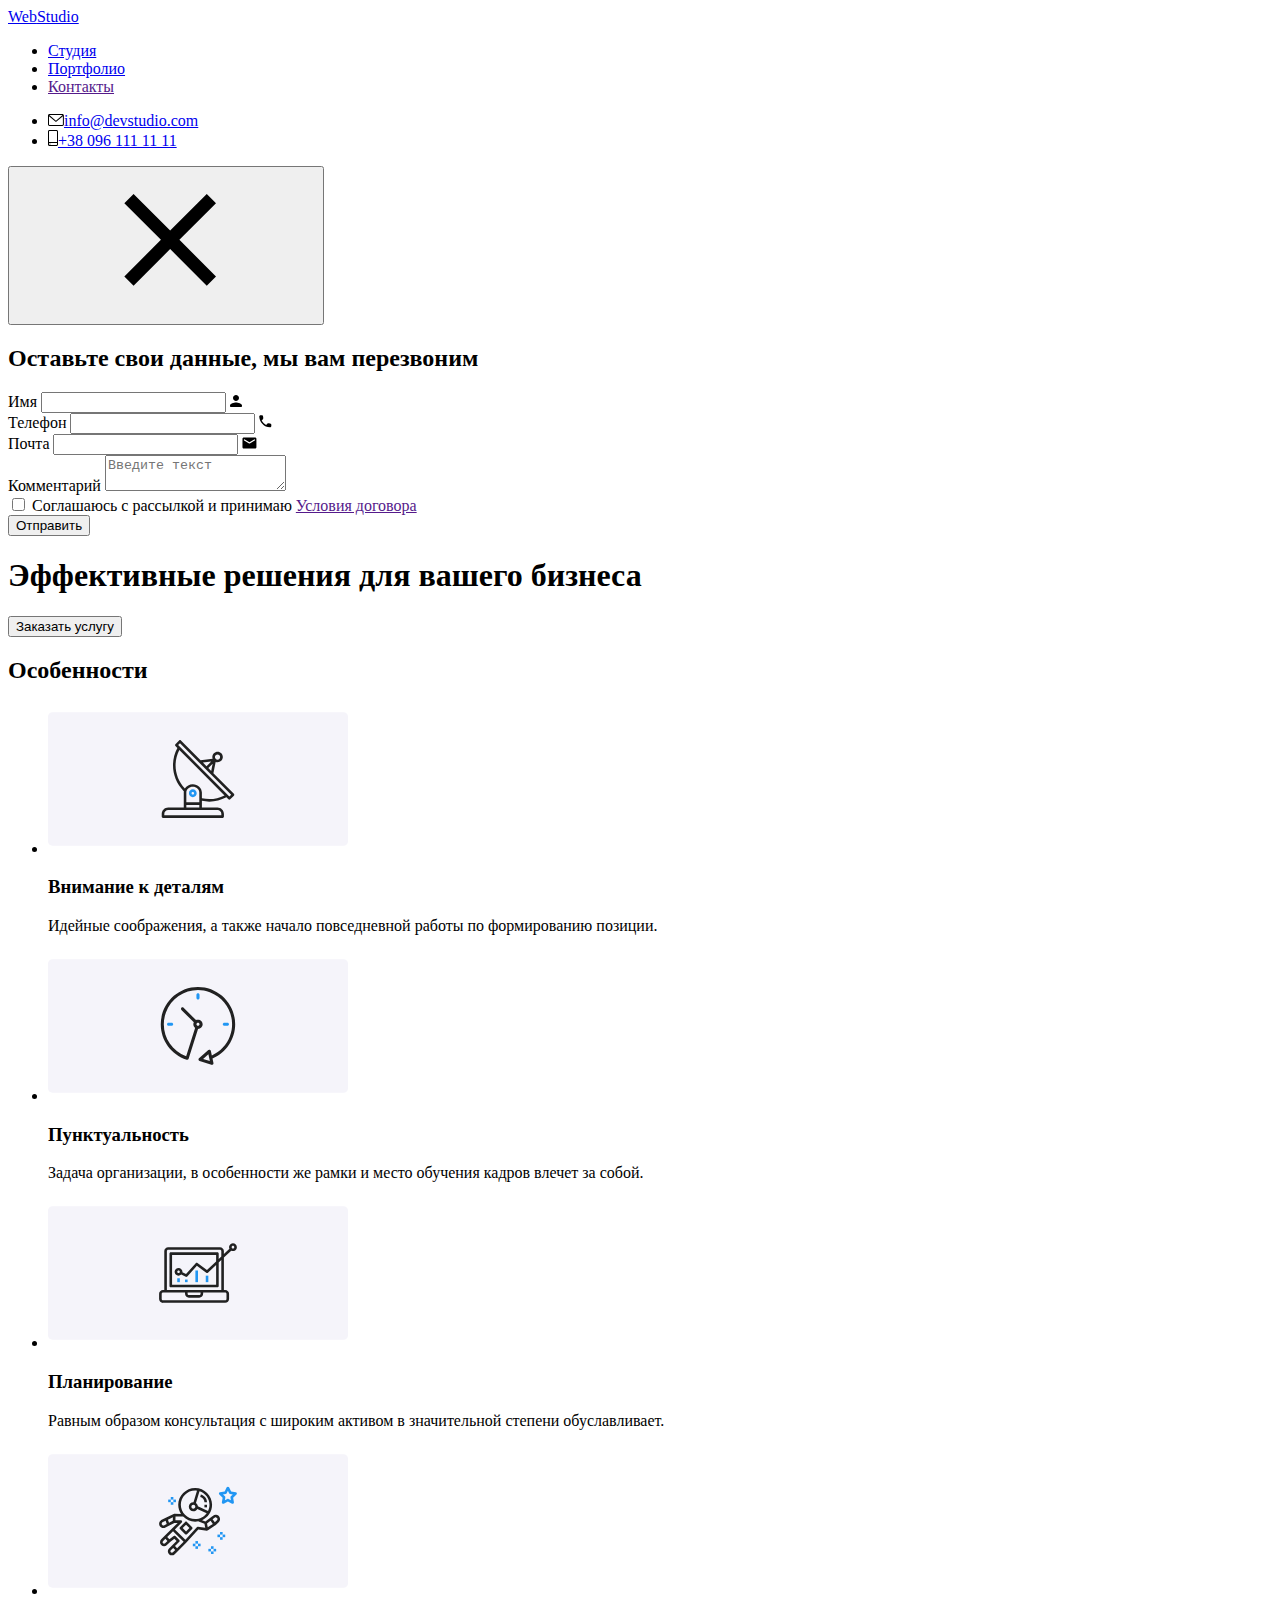
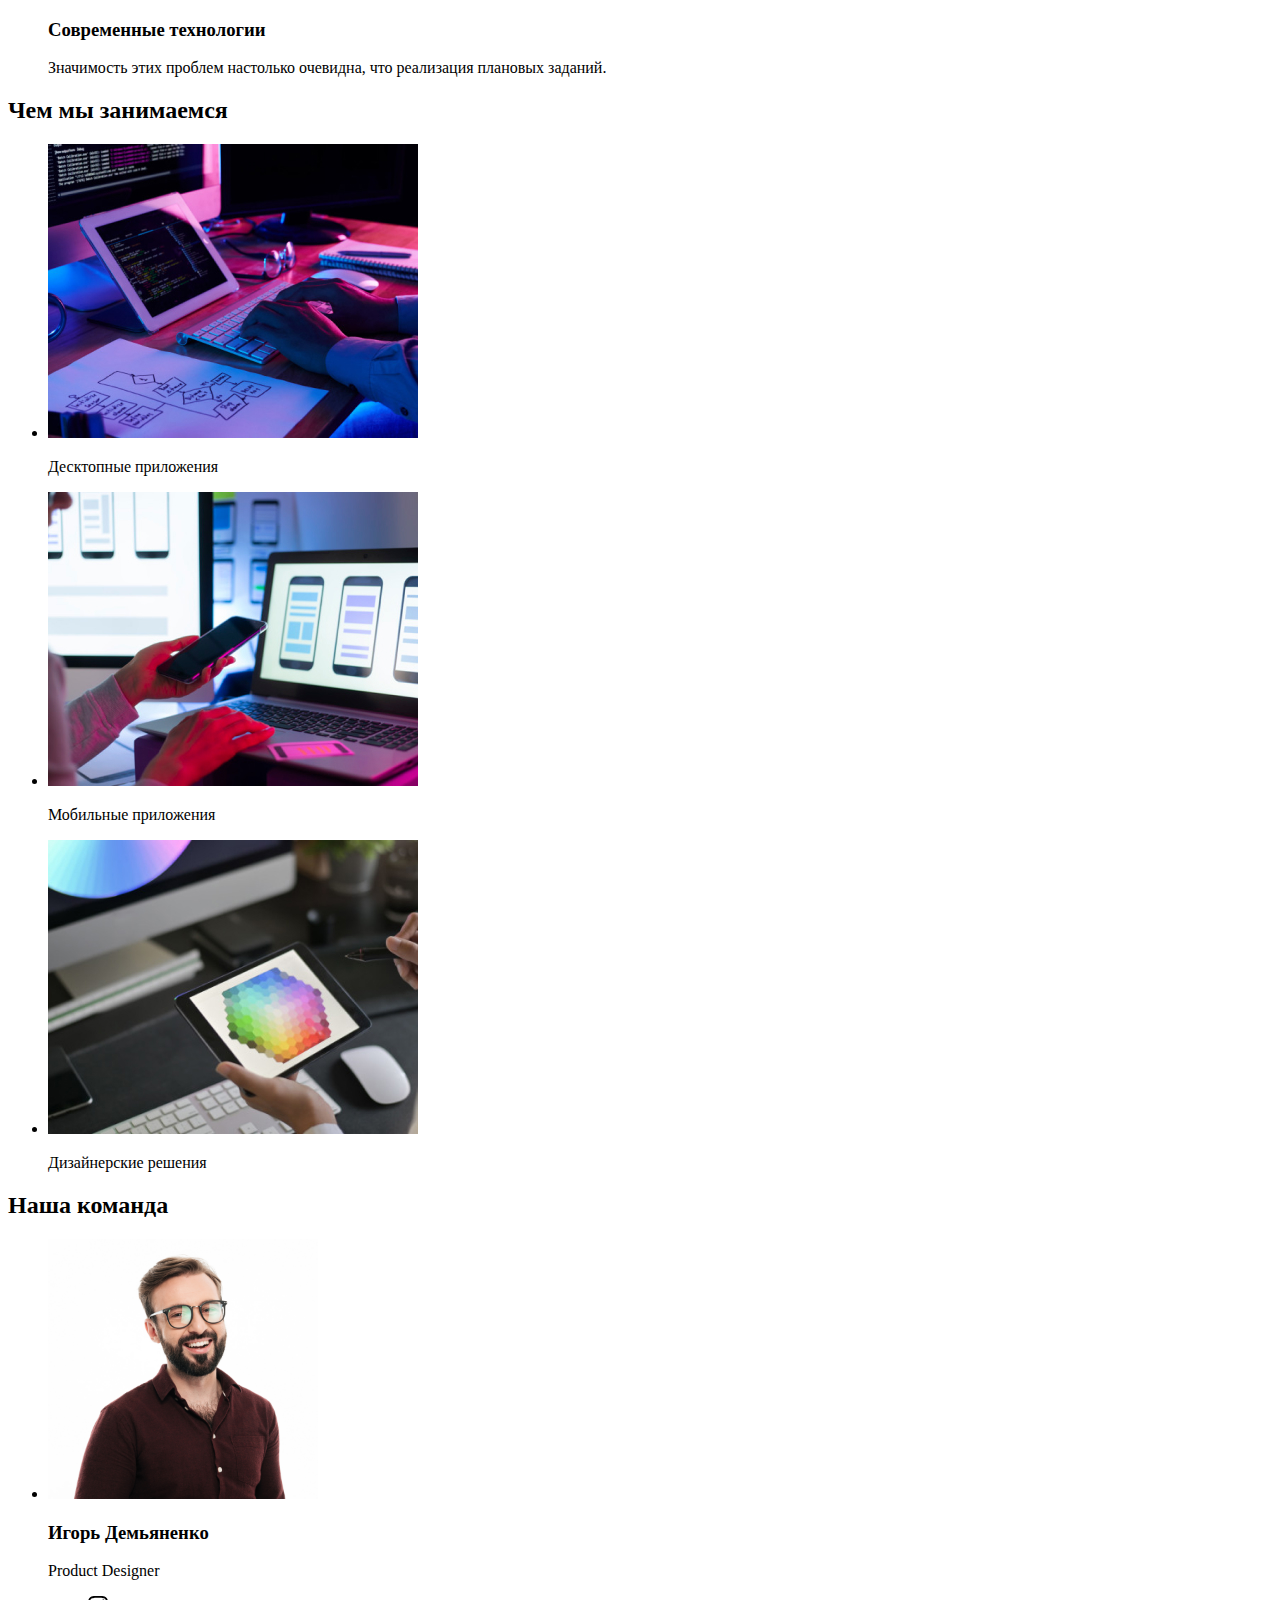
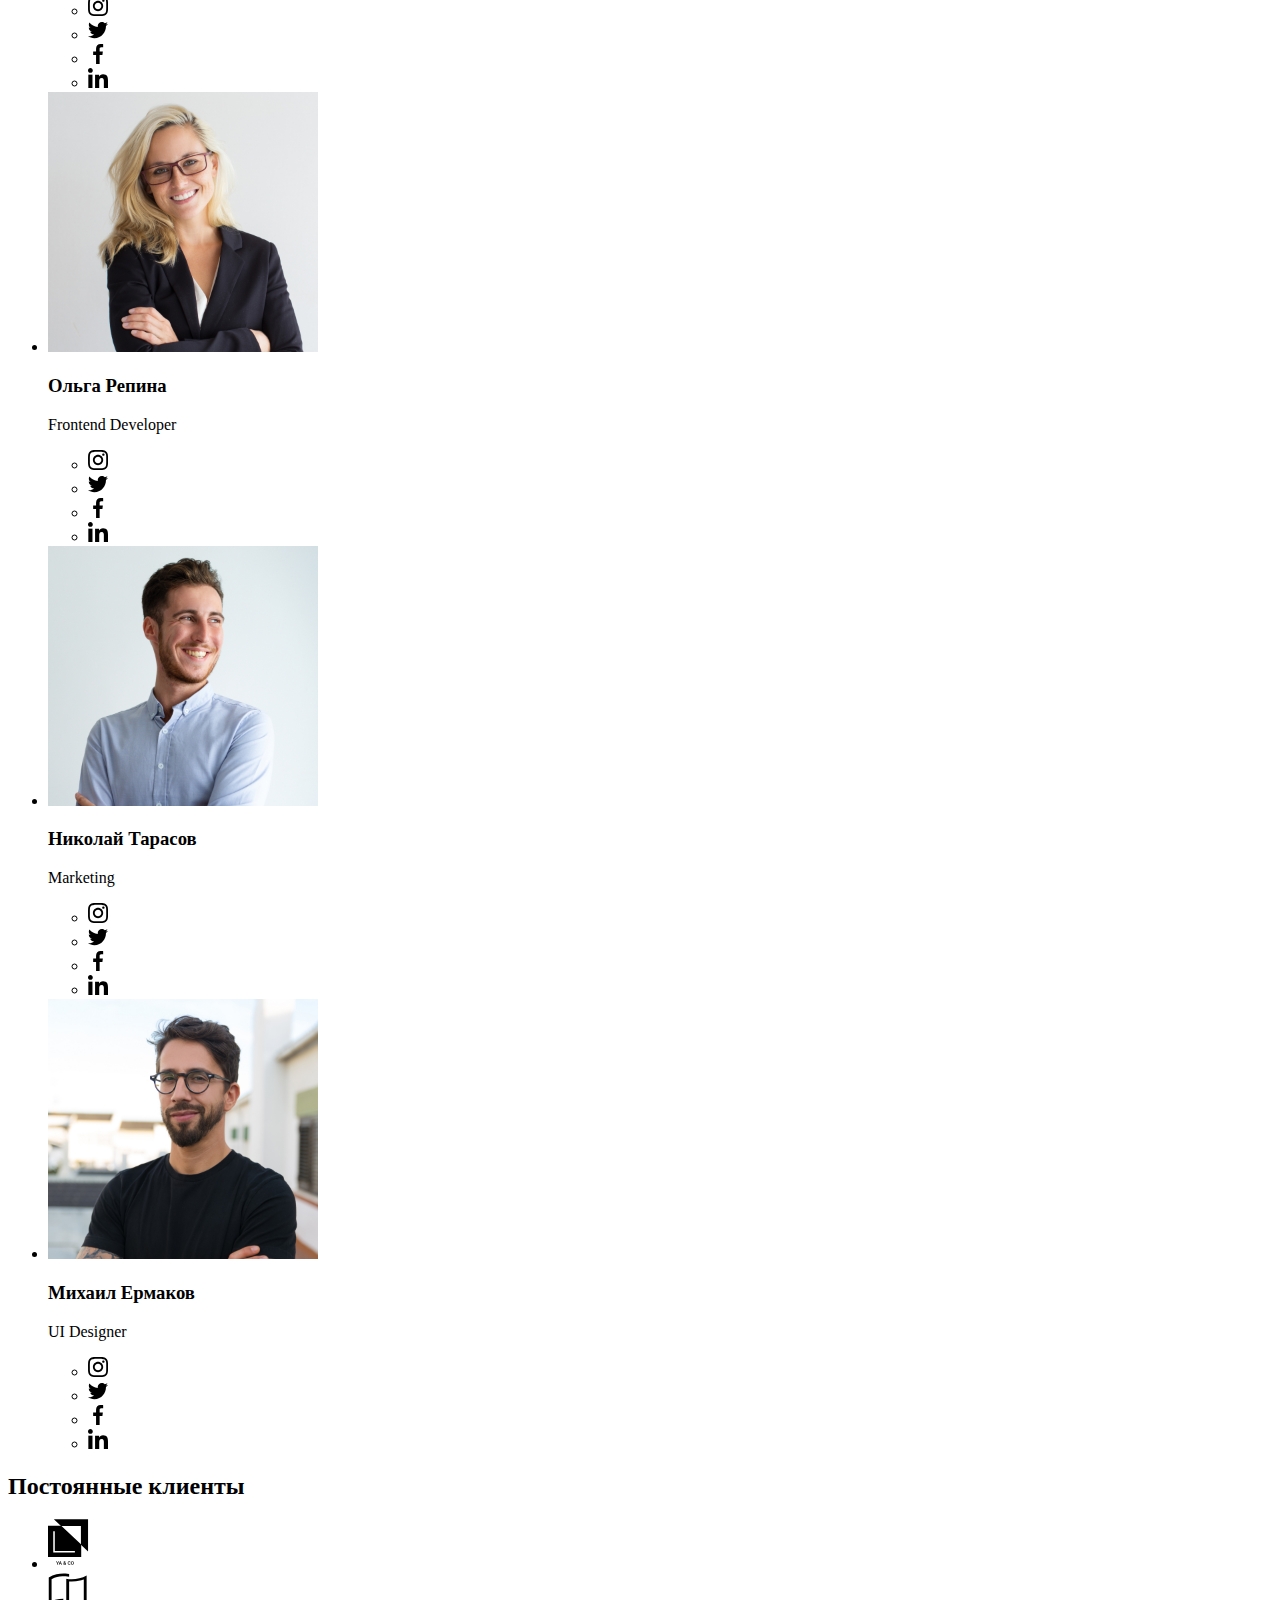
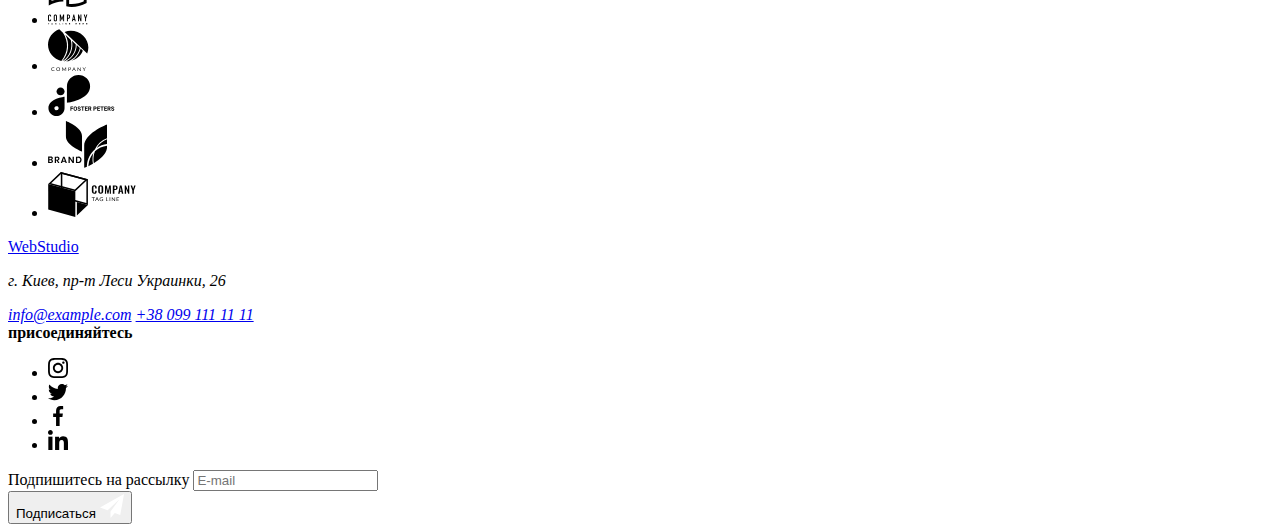
==== index.html @ 6205d4e9 "Переносит ДЗ в новый репозиторий" ====
<!DOCTYPE html>
<html lang="ru">

<head>
  <meta charset="UTF-8" />
  <meta name="viewport" content="width=device-width, initial-scale=1.0" />
  <title>Web Studio</title>
  <link href="https://fonts.googleapis.com/css2?family=Raleway:wght@700&family=Roboto:wght@400;500;700;900&display=swap"
    rel="stylesheet" />
  <link rel="stylesheet" href="./css/main.min.css" />
</head>

<body>
  <!-- шапка-страницы -->
  <header class="page-header">
    <div class="container top-line">
      <nav class="nav">
        <!-- логотип -->
        <a href="./index.html" class="link logo" aria-label="логотип"><span class="logo-custom">Web</span>Studio</a>

        <!-- навигация-сайта -->
        <ul class="site-nav list">
          <li class="item">
            <a href="./index.html" class="link current studio-page">Студия</a>
          </li>
          <li class="item">
            <a href="./portfolio.html" class="link link portfolio-page">Портфолио</a>
          </li>
          <li class=item">
            <a href="" class="link contacts-page">Контакты</a>
          </li>
        </ul>
      </nav>

      <!-- телефон-електроннаяпочта -->
      <ul class="header-contacts list">
        <li class="contacts-item">
          <a href="mailto:info@devstudio.com" class="link email">
            <svg class="icon" width="16" height="12">
              <use class="email-hover" href="./img/icomoon/sprite.svg#email-icon"></use>
            </svg>info@devstudio.com</a>
        </li>

        <li class="contacts-item">
          <a href="tel:+380961111111" class="link phone">
            <svg class="icon" width="10" height="16">
              <use href="./img/icomoon/sprite.svg#tel-icon"></use>
            </svg>+38 096 111 11 11</a>
        </li>
      </ul>
    </div>
  </header>

  <!-- ++++++++++МОДАЛКА++++++++++++ -->
  <div data-modal class="backdrop is-hidden">
    <div class="modal">
      <button type="button" class="cls-btn" data-modal-close>
        <svg>
          <use href="./img/modal/sprite.svg#cls-btn"></use>
        </svg>
      </button>

      <h2 class="form-title">Оставьте свои данные, мы вам перезвоним</h2>

      <!-- ФОРМА -->
      <form class="js-speaker-form">
        <div class="inputs">
          <div class="form-field">
            <label for="name">Имя</label>
            <input type="text" name="usr-name" id="name">
            <svg class="svg-modal" width="12" height="12">
              <use href="./img/modal/sprite.svg#name-modal"></use>
            </svg>
          </div>
          <div class="form-field">
            <label for="phone">Телефон</label>
            <input type="phone" name="phone" id="phone">
            <svg class="svg-modal" width="13" height="13">
              <use href="./img/modal/sprite.svg#phone-modal"></use>
            </svg>
          </div>
          <div class="form-field">
            <label for="mail">Почта</label>
            <input type="email" name="email" id="email">
            <svg class="svg-modal" width="15" height="12">
              <use href="./img/modal/sprite.svg#email-modal"></use>
            </svg>
          </div>
          <div class="form-field">
            <label for="comment">Комментарий</label>
            <textarea name="cooment" id="comment" rows placeholder="Введите текст"></textarea>
          </div>
        </div>

        <div class="agreement-form">
          <label class="agreement" for="agreement">
            <input type="checkbox" class="agreement-checkbox" name="agreement" id="agreement">
            <span class="checkbox-icon"></span>Соглашаюсь с рассылкой и принимаю <a href="">Условия договора</a>
          </label>
        </div>

        <button class="submit-btn">Отправить</button>
      </form>
    </div>
  </div>
  <main>

    <!-- секция-герой -->
    <section class="hero-section">
      <div class="hero-content">
        <h1 class="hero-title">Эффективные решения для вашего бизнеса</h1>

        <button type="button" class="button" data-modal-open>Заказать услугу</button>
      </div>
    </section>

    <!-- секция-особенности -->
    <section class="default-section features-section">
      <div class="container">
        <h2 class="features-title">Особенности</h2>

        <ul class="list features-list">
          <li class="features-item">
            <svg class="features-icon">
              <use href="./img/icomoon/sprite.svg#feature-1"></use>
            </svg>
            <h3>Внимание к деталям</h3>

            <p>
              Идейные соображения, а также начало повседневной работы по формированию позиции.
            </p>
          </li>

          <li class="features-item">
            <svg class="features-icon">
              <use href="./img/icomoon/sprite.svg#feature-2"></use>
            </svg>
            <h3>Пунктуальность</h3>

            <p>
              Задача организации, в особенности же рамки и место обучения кадров влечет за собой.
            </p>
          </li>

          <li class="features-item">
            <svg class="features-icon">
              <use href="./img/icomoon/sprite.svg#feature-3"></use>
            </svg>
            <h3>Планирование</h3>

            <p>
              Равным образом консультация с широким активом в значительной степени обуславливает.
            </p>
          </li>

          <li class="features-item">
            <svg class="features-icon">
              <use href="./img/icomoon/sprite.svg#feature-4"></use>
            </svg>
            <h3>Современные технологии</h3>

            <p>
              Значимость этих проблем настолько очевидна, что реализация плановых заданий.
            </p>
          </li>
        </ul>
      </div>
    </section>

    <!-- секция-чем-мы-занимаемся -->
    <section class="ourwork-section">
      <div class="container">
        <h2 class="default-title ourwork-title">Чем мы занимаемся</h2>
        <ul class="list ourwork-list">
          <li class="ourwork-item">
            <div class="img-label">
              <img class="card-image" src="./img/1.jpg" alt="картинка 1" width="370" />
              <div class="label">
                <p>Десктопные приложения</p>
              </div>
            </div>
          </li>

          <li class="ourwork-item">
            <div class="img-label">
              <img class="card-image" src="./img/2.jpg" alt="картинка 2" width="370" />
              <div class="label">
                <p>Мобильные приложения</p>
              </div>
            </div>
          </li>

          <li class="ourwork-item">
            <div class="img-label">
              <img class="card-image" src="./img/3.jpg" alt="картинка 2" width="370" />
              <div class="label">
                <p>Дизайнерские решения</p>
              </div>
            </div>
          </li>
        </ul>
      </div>
    </section>

    <!-- секция-наша-команда -->
    <section class="default-section ourteam-section">
      <div class="container">
        <h2 class="default-title ourteam-title">Наша команда</h2>

        <ul class="list ourteam-list">
          <li class="ourteam-item">
            <img class="card-image" src="./img/igor.jpg" alt="фото Игоря" width="270" />

            <div class="card">
              <h3>Игорь Демьяненко</h3>
              <p lang="en">Product Designer</p>
            </div>

            <ul class="list icon-list">
              <li class="icon-item">
                <a class="link icon-button instagram-icon" href="http://instagram.com" target="_blank">
                  <svg class="hover-logo" width="20" height="20">
                    <use href="./img/icomoon/sprite.svg#instagram-icon"></use>
                  </svg></a>
              </li>
              <li class="list icon-item">
                <a class="link icon-button twitter-icon" href="http://twitter.com" target="_blank">
                  <svg class="hover-logo" width="20" height="20">
                    <use href="./img/icomoon/sprite.svg#twitter-icon"></use>
                  </svg>
                </a>
              </li>
              <li class="list icon-item">
                <a class="link icon-button facebook-icon" href="http://facebook.com" target="_blank">
                  <svg class="hover-logo" width="20" height="20">
                    <use href="./img/icomoon/sprite.svg#facebook-icon"></use>
                  </svg>
                </a>
              </li>
              <li class="icon-item">
                <a class="link icon-button linkedin-icon" href="http://linkedin.com" target="_blank">
                  <svg class="hover-logo" width="20" height="20">
                    <use href="./img/icomoon/sprite.svg#linkedin-icon"></use>
                  </svg>
                </a>
              </li>
            </ul>
          </li>

          <li class="ourteam-item">
            <img class="card-image" src="./img/olga.jpg" alt="фото Ольги" width="270" />

            <div class="card">
              <h3>Ольга Репина</h3>
              <p lang="en">Frontend Developer</p>
            </div>

            <ul class="list icon-list">
              <li class="icon-item">
                <a class="link icon-button instagram-icon" href="http://instagram.com" target="_blank">
                  <svg class="hover-logo" width="20" height="20">
                    <use href="./img/icomoon/sprite.svg#instagram-icon"></use>
                  </svg>
                </a>
              </li>

              <li class="list icon-item">
                <a class="link icon-button twitter-icon" href="http://twitter.com" target="_blank">
                  <svg class="hover-logo" width="20" height="20">
                    <use href="./img/icomoon/sprite.svg#twitter-icon"></use>
                  </svg>
                </a>
              </li>

              <li class="icon-item">
                <a class="link icon-button facebook-icon" href="http://facebook.com" target="_blank">
                  <svg class="hover-logo" width="20" height="20">
                    <use href="./img/icomoon/sprite.svg#facebook-icon"></use>
                  </svg>
                </a>
              </li>

              <li class="icon-item">
                <a class="link icon-button linkedin-icon" href="http://linkedin.com" target="_blank">
                  <svg class="hover-logo" width="20" height="20">
                    <use href="./img/icomoon/sprite.svg#linkedin-icon"></use>
                  </svg>
                </a>
              </li>
            </ul>
          </li>

          <li class="ourteam-item">
            <img class="card-image" src="./img/nikolay.jpg" alt="фото Николая" width="270" />

            <div class="card">
              <h3>Николай Тарасов</h3>
              <p lang="en">Marketing</p>
            </div>

            <ul class="list icon-list">
              <li class="icon-item">
                <a class="link icon-button instagram-icon" href="http://instagram.com" target="_blank">
                  <svg class="hover-logo" width="20" height="20">
                    <use href="./img/icomoon/sprite.svg#instagram-icon"></use>
                  </svg>
                </a>
              </li>

              <li class="icon-item">
                <a class="link icon-button twitter-icon" href="http://twitter.com" target="_blank">
                  <svg class="hover-logo" width="20" height="20">
                    <use href="./img/icomoon/sprite.svg#twitter-icon"></use>
                  </svg>
                </a>
              </li>

              <li class="icon-item">
                <a class="link icon-button facebook-icon" href="http://facebook.com" target="_blank">
                  <svg class="hover-logo" width="20" height="20">
                    <use href="./img/icomoon/sprite.svg#facebook-icon"></use>
                  </svg></a>
              </li>

              <li class="icon-item">
                <a class="link icon-button linkedin-icon" href="http://linkedin.com" target="_blank">
                  <svg class="hover-logo" width="20" height="20">
                    <use href="./img/icomoon/sprite.svg#linkedin-icon"></use>
                  </svg>
                </a>
              </li>
            </ul>
          </li>

          <li class="ourteam-item">
            <img class="card-image" src="./img/mihail.jpg" alt="фото Михаила" width="270" />

            <div class="card">
              <h3>Михаил Ермаков</h3>
              <p lang="en">UI Designer</p>
            </div>

            <ul class="list icon-list">
              <li class="icon-item">
                <a class="link icon-button instagram-icon" href="http://instagram.com" target="_blank">
                  <svg class="hover-logo" width="20" height="20">
                    <use href="./img/icomoon/sprite.svg#instagram-icon"></use>
                  </svg>
                </a>
              </li>

              <li class="icon-item">
                <a class="link icon-button twitter-icon" href="http://twitter.com" target="_blank">
                  <svg class="hover-logo" width="20" height="20">
                    <use href="./img/icomoon/sprite.svg#twitter-icon"></use>
                  </svg>
                </a>
              </li>

              <li class="icon-item">
                <a class="link icon-button facebook-icon" href="http://facebook.com" target="_blank">
                  <svg class="hover-logo" width="20" height="20">
                    <use href="./img/icomoon/sprite.svg#facebook-icon"></use>
                  </svg>
                </a>
              </li>

              <li class="icon-item">
                <a class="link icon-button linkedin-icon" href="http://linkedin.com" target="_blank">
                  <svg class="hover-logo" width="20" height="20">
                    <use href="./img/icomoon/sprite.svg#linkedin-icon"></use>
                  </svg>
                </a>
              </li>
            </ul>
          </li>
        </ul>
      </div>
    </section>

    <!-- секция-постоянные-клиенты -->
    <section class="default-section clients-section">
      <div class="container">
        <h2 class="default-title clients-title">Постоянные клиенты</h2>

        <ul class="list clients-list">
          <li class="clients-item">
            <a class="link clients-logo" href="">
              <svg class="icon" width="44.27" height="49.23">
                <use href="./img/icomoon/sprite.svg#client-logo-1"></use>
              </svg>
            </a>
          </li>
          <li class="clients-item">
            <a class="link clients-logo" href="">
              <svg class="icon" width="40" height="52">
                <use href="./img/icomoon/sprite.svg#client-logo-2"></use>
              </svg>
            </a>
          </li>
          <li class="clients-item">
            <a class="link clients-logo" href="">
              <svg class="icon" width="41" height="42.6">
                <use href="./img/icomoon/sprite.svg#client-logo-3"></use>
              </svg>
            </a>
          </li>
          <li class="clients-item">
            <a class="link clients-logo" href="">
              <svg class="icon" width="79.66" height="42.02">
                <use href="./img/icomoon/sprite.svg#client-logo-4"></use>
              </svg>
            </a>
          </li>
          <li class="clients-item">
            <a class="link clients-logo" href="">
              <svg class="icon" width="59" height="47">
                <use href="./img/icomoon/sprite.svg#client-logo-5"></use>
              </svg>
            </a>
          </li>
          <li class="clients-item">
            <a class="link clients-logo" href="">
              <svg class="icon" width="88.48" height="45.44">
                <use href="./img/icomoon/sprite.svg#client-logo-6"></use>
              </svg>
            </a>
          </li>
        </ul>
      </div>
    </section>
  </main>

  <!-- подвал-страницы -->
  <footer class="footer">
    <div class="container">
      <!-- Секция Адрес -->
      <section class="footer-adress">
        <a href="./index.html" class="link logo-footer"><span class="logo-custom">Web</span>Studio</a>

        <address class="adress-footer">
          <p>г. Киев, пр-т Леси Украинки, 26</p>

          <a href="mailto:info@example.com" class="link email">info@example.com</a>

          <a href="tel:+380991111111" class="link phone">+38 099 111 11 11</a>
        </address>
      </section>

      <!-- Секция соцсетей -->
      <section class="footer-socials">
        <b>присоединяйтесь</b>

        <ul class="list socials-list">
          <li class="socials-item">
            <a class="link socials-button" href="http://instagram.com" target="_blank">
              <svg class="hover-logo" width="20" height="20">
                <use href="./img/icomoon/sprite.svg#instagram-icon"></use>
              </svg>
            </a>
          </li>

          <li class="socials-item">
            <a class="link socials-button" href="http://twitter.com" target="_blank">
              <svg class="hover-logo" width="20" height="20">
                <use href="./img/icomoon/sprite.svg#twitter-icon"></use>
              </svg>
            </a>
          </li>

          <li class="socials-item">
            <a class="link socials-button" href="http://facebook.com" target="_blank">
              <svg class="hover-logo" width="20" height="20">
                <use href="./img/icomoon/sprite.svg#facebook-icon"></use>
              </svg>
            </a>
          </li>

          <li class="socials-item">
            <a class="link socials-button" href="http://linkedin.com" target="_blank">
              <svg class="hover-logo" width="20" height="20">
                <use href="./img/icomoon/sprite.svg#linkedin-icon"></use>
              </svg>
            </a>
          </li>
        </ul>
      </section>

      <!-- Секция подписки -->
      <section class="footer-subscribe">
        <form class="footer-form">
          <div class="form-subscribe">
            <label for="email-subcsribe" class="subscribe-title">Подпишитесь на рассылку</label>
            <input class="email-subscribe" type="email" name="email-subcsribe" id="email-subcsribe"
              placeholder="E-mail">
          </div>
          <button type="submit" class="btn-subscribe">Подписаться
            <svg class="telegram-svg" width="24" height="24">
              <use href="./img/telegram/sprite.svg#telegram-icon"></use>
            </svg>
          </button>
        </form>
      </section>
    </div>
  </footer>
  <script>
    (() => {
      document.querySelector('.js-speaker-form').addEventListener('submit', e => {
        e.preventDefault();

        new FormData(e.currentTarget).forEach((value, name) =>
          console.log(`${name}: ${value}`),
        );

        e.currentTarget.reset();
      });
    })();
  </script>
  <script src="./js/modal.js"></script>
</body>

</html>
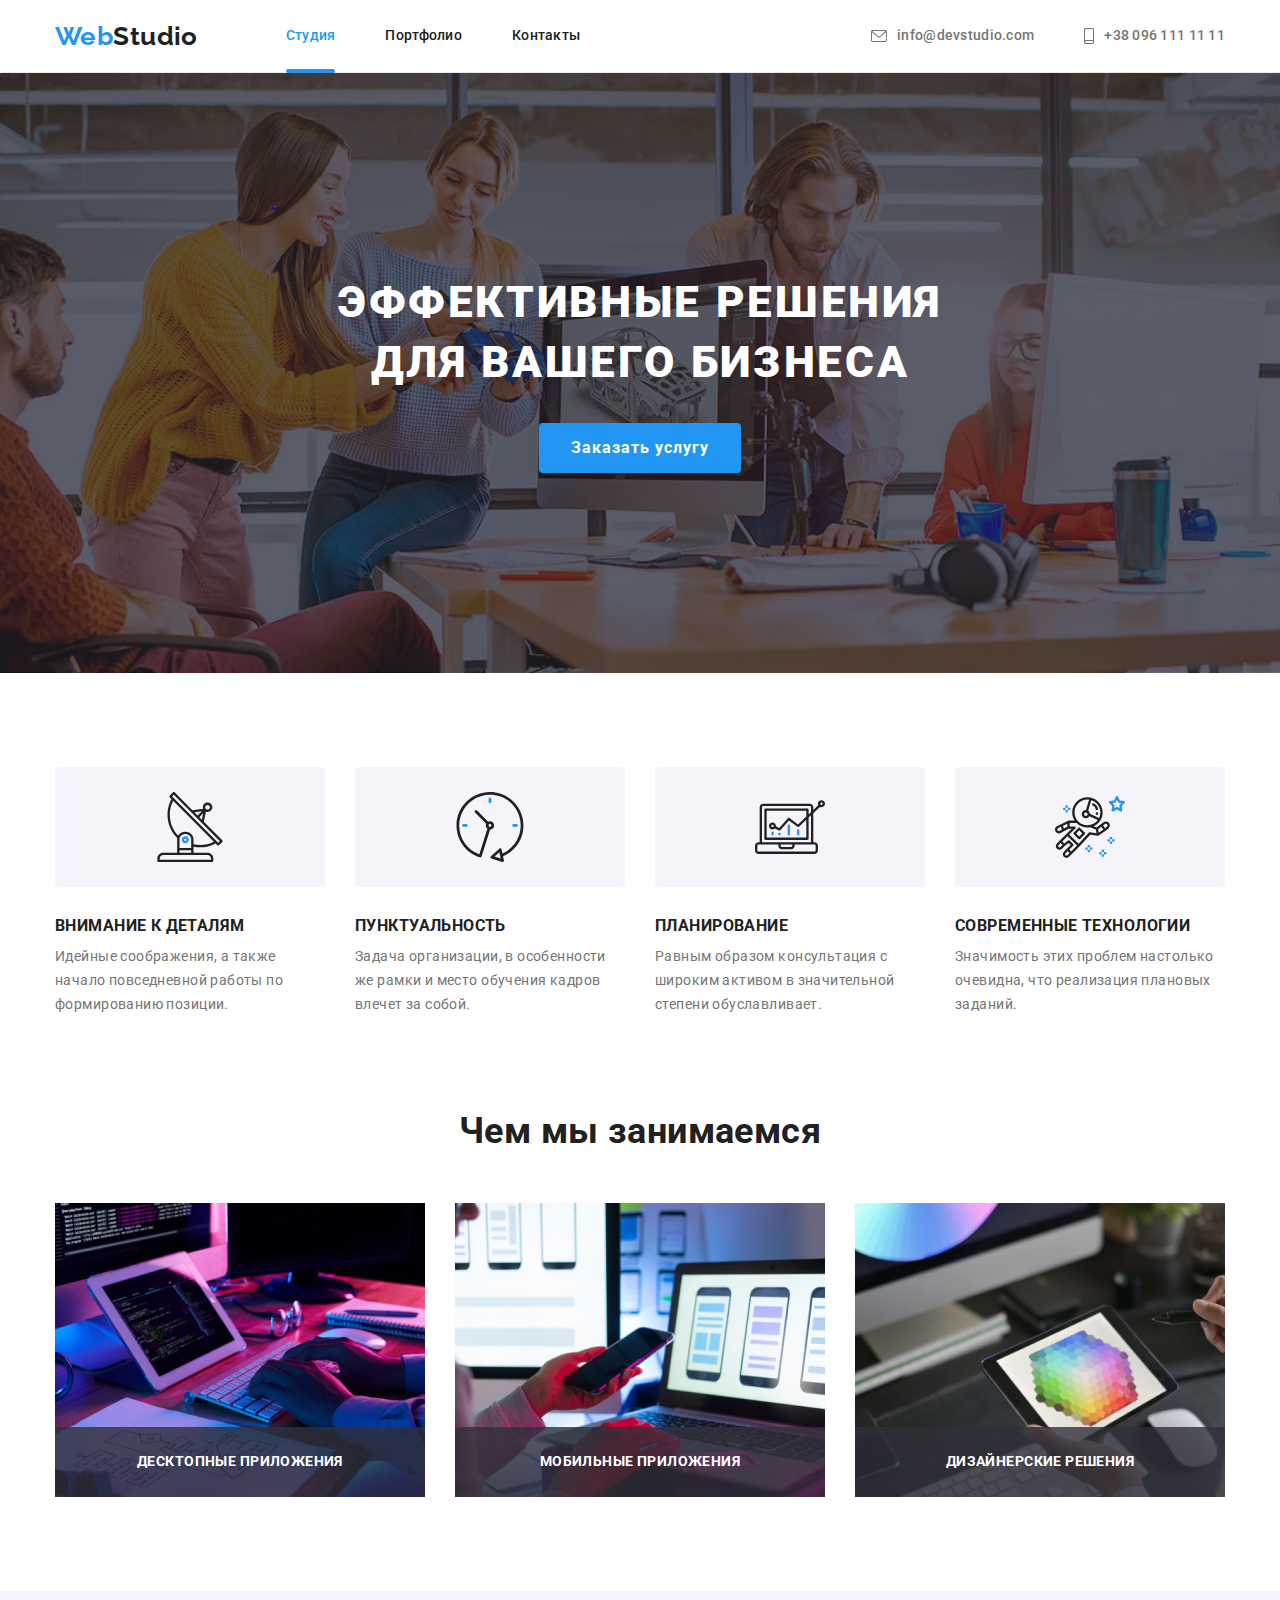
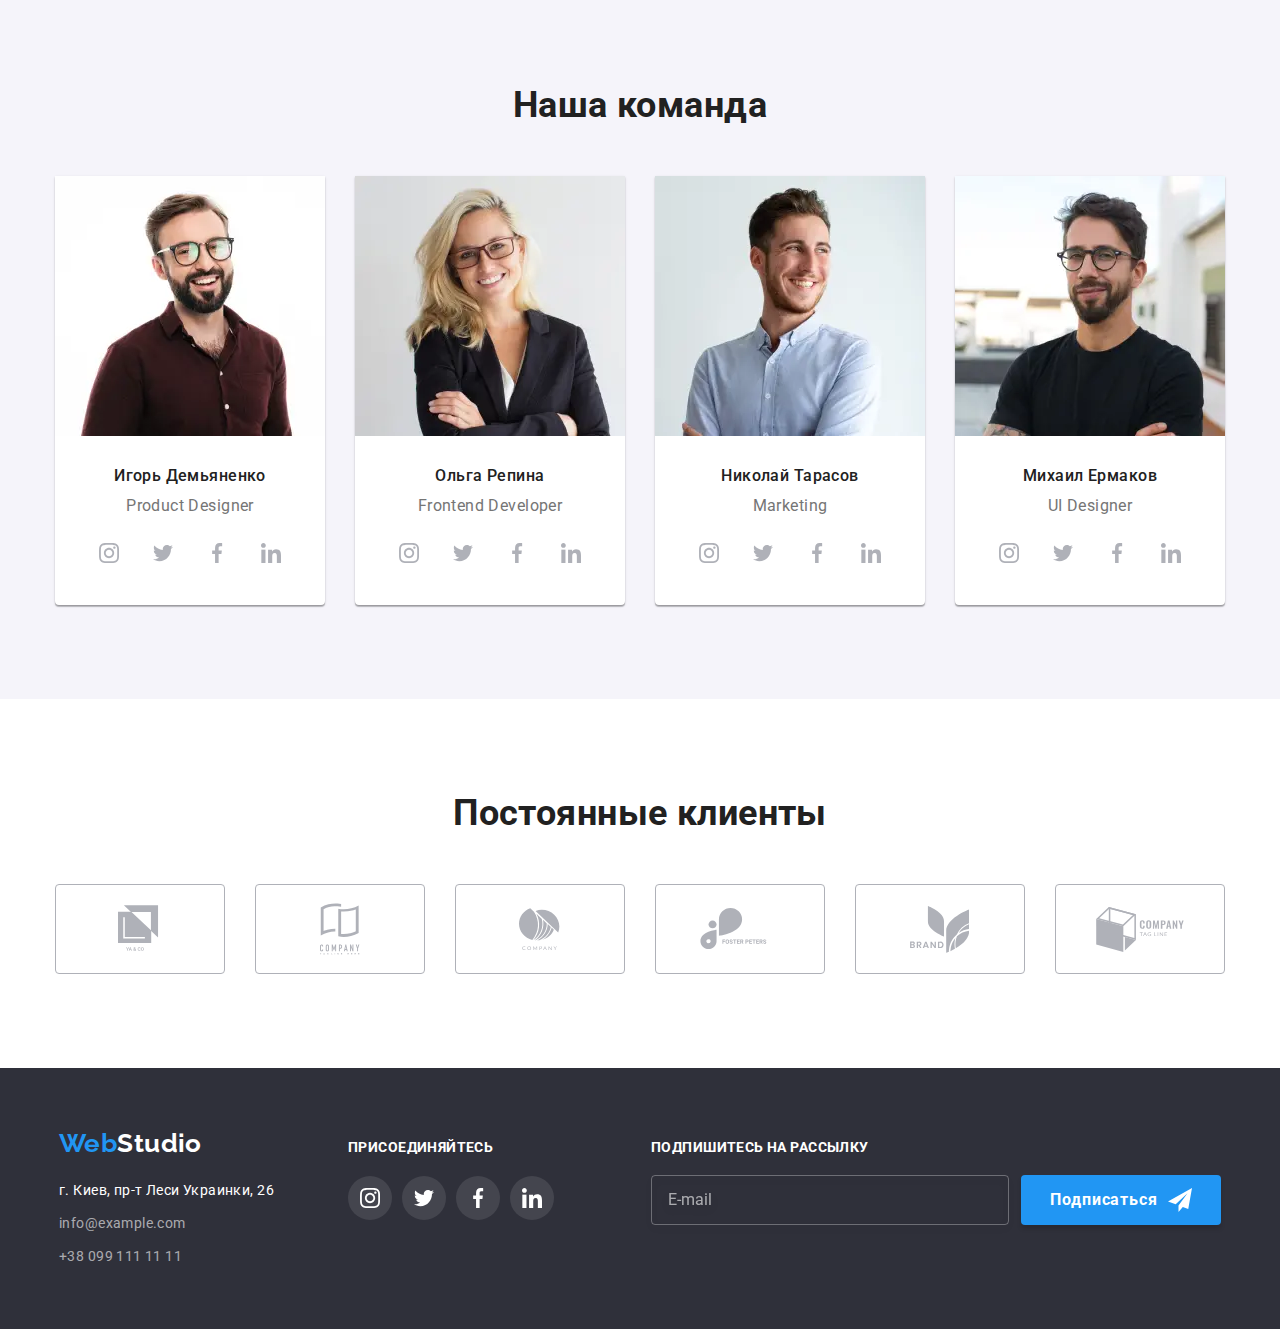
==== commit 856a9977: "Пытается сдать ДЗ-8" ====
--- a/index.html
+++ b/index.html
@@ -14,12 +14,47 @@
   <!-- шапка-страницы -->
   <header class="page-header">
     <div class="container top-line">
-      <nav class="nav">
+      <nav class="navigation">
         <!-- логотип -->
         <a href="./index.html" class="link logo" aria-label="логотип"><span class="logo-custom">Web</span>Studio</a>
-
+        <button type="button" class="menu-btn is-open" aria-expanded="false" aria-controls="menu-container"
+          data-menu-button>
+          <svg width="40" height="40" aria-label="Переключатель мобильного меню">
+            <use class="icon-menu" href="./img/menu/sprite.svg#menu_40px"></use>
+            <use class="icon-cross" href="./img/modal/sprite.svg#cls-btn"></use>
+          </svg>
+        </button>
+        <div class="menu-container" id="menu-container" data-menu>
+          <ul class="site-nav list">
+            <li class="item">
+              <a href="./index.html" class="link current studio-page">Студия</a>
+            </li>
+            <li class="item">
+              <a href="./portfolio.html" class="link link portfolio-page">Портфолио</a>
+            </li>
+            <li class=item">
+              <a href="" class="link contacts-page">Контакты</a>
+            </li>
+          </ul>
+
+          <ul class="header-contacts list">
+            <li class="contacts-item">
+              <a href="mailto:info@devstudio.com" class="link email">
+                <svg class="icon" width="16" height="12">
+                  <use class="email-hover" href="./img/icomoon/sprite.svg#email-icon"></use>
+                </svg>info@devstudio.com</a>
+            </li>
+
+            <li class="contacts-item">
+              <a href="tel:+380961111111" class="link phone">
+                <svg class="icon" width="10" height="16">
+                  <use href="./img/icomoon/sprite.svg#tel-icon"></use>
+                </svg>+38 096 111 11 11</a>
+            </li>
+          </ul>
+        </div>
         <!-- навигация-сайта -->
-        <ul class="site-nav list">
+        <!-- <ul class="site-nav list">
           <li class="item">
             <a href="./index.html" class="link current studio-page">Студия</a>
           </li>
@@ -29,11 +64,11 @@
           <li class=item">
             <a href="" class="link contacts-page">Контакты</a>
           </li>
-        </ul>
+        </ul> -->
       </nav>
 
       <!-- телефон-електроннаяпочта -->
-      <ul class="header-contacts list">
+      <!-- <ul class="header-contacts list">
         <li class="contacts-item">
           <a href="mailto:info@devstudio.com" class="link email">
             <svg class="icon" width="16" height="12">
@@ -47,7 +82,7 @@
               <use href="./img/icomoon/sprite.svg#tel-icon"></use>
             </svg>+38 096 111 11 11</a>
         </li>
-      </ul>
+      </ul> -->
     </div>
   </header>
 
@@ -88,7 +123,7 @@
           </div>
           <div class="form-field">
             <label for="comment">Комментарий</label>
-            <textarea name="cooment" id="comment" rows placeholder="Введите текст"></textarea>
+            <textarea name="comment" id="comment" rows placeholder="Введите текст"></textarea>
           </div>
         </div>
 
@@ -100,14 +135,13 @@
         </div>
 
         <button class="submit-btn">Отправить</button>
-      </form>
     </div>
   </div>
   <main>
 
     <!-- секция-герой -->
     <section class="hero-section">
-      <div class="hero-content">
+      <div class="container hero-content">
         <h1 class="hero-title">Эффективные решения для вашего бизнеса</h1>
 
         <button type="button" class="button" data-modal-open>Заказать услугу</button>
@@ -121,9 +155,11 @@
 
         <ul class="list features-list">
           <li class="features-item">
-            <svg class="features-icon">
-              <use href="./img/icomoon/sprite.svg#feature-1"></use>
-            </svg>
+            <div class="bg-icon">
+              <svg class="features-icon" width="70" height="70">
+                <use href="./img/features/sprite.svg#antenna"></use>
+              </svg>
+            </div>
             <h3>Внимание к деталям</h3>
 
             <p>
@@ -132,9 +168,11 @@
           </li>
 
           <li class="features-item">
-            <svg class="features-icon">
-              <use href="./img/icomoon/sprite.svg#feature-2"></use>
-            </svg>
+            <div class="bg-icon">
+              <svg class="features-icon" width="70" height="70">
+                <use href="./img/features/sprite.svg#clock"></use>
+              </svg>
+            </div>
             <h3>Пунктуальность</h3>
 
             <p>
@@ -143,9 +181,11 @@
           </li>
 
           <li class="features-item">
-            <svg class="features-icon">
-              <use href="./img/icomoon/sprite.svg#feature-3"></use>
-            </svg>
+            <div class="bg-icon">
+              <svg class="features-icon" width="70" height="70">
+                <use href="./img/features/sprite.svg#diagram"></use>
+              </svg>
+            </div>
             <h3>Планирование</h3>
 
             <p>
@@ -154,9 +194,11 @@
           </li>
 
           <li class="features-item">
-            <svg class="features-icon">
-              <use href="./img/icomoon/sprite.svg#feature-4"></use>
-            </svg>
+            <div class="bg-icon">
+              <svg class="features-icon" width="70" height="70">
+                <use href="./img/features/sprite.svg#astronaut"></use>
+              </svg>
+            </div>
             <h3>Современные технологии</h3>
 
             <p>
@@ -174,7 +216,9 @@
         <ul class="list ourwork-list">
           <li class="ourwork-item">
             <div class="img-label">
-              <img class="card-image" src="./img/1.jpg" alt="картинка 1" width="370" />
+              <img class="card-image"
+                srcset="./img/our-work/ourwork-1-desk.jpg 1x, ./img/our-work/ourwork-1-desk@2x.jpg 2x"
+                src="./img/our-work/ourwork-1-desk.jpg" alt="картинка 1" width="370" />
               <div class="label">
                 <p>Десктопные приложения</p>
               </div>
@@ -183,7 +227,9 @@
 
           <li class="ourwork-item">
             <div class="img-label">
-              <img class="card-image" src="./img/2.jpg" alt="картинка 2" width="370" />
+              <img class="card-image"
+                srcset="./img/our-work/ourwork-2-desk.jpg 1x, ./img/our-work/ourwork-2-desk@2x.jpg 2x"
+                src="./img/our-work/ourwork-2-desk.jpg" alt="картинка 2" width="370" />
               <div class="label">
                 <p>Мобильные приложения</p>
               </div>
@@ -192,7 +238,9 @@
 
           <li class="ourwork-item">
             <div class="img-label">
-              <img class="card-image" src="./img/3.jpg" alt="картинка 2" width="370" />
+              <img class="card-image"
+                srcset="./img/our-work/ourwork-3-desk.jpg 1x, ./img/our-work/ourwork-3-desk@2x.jpg 2x"
+                src="./img/our-work/ourwork-3-desk.jpg" alt="картинка 3" width="370" />
               <div class="label">
                 <p>Дизайнерские решения</p>
               </div>
@@ -209,7 +257,24 @@
 
         <ul class="list ourteam-list">
           <li class="ourteam-item">
-            <img class="card-image" src="./img/igor.jpg" alt="фото Игоря" width="270" />
+            <picture class="cartoon">
+              <source srcset="./img/our-team/igor-desk.webp 1x, ./img/our-team/igor-desk@2x.webp 2x"
+                media="(min-width: 1200px)" type="image/webp">
+              <source srcset="./img/our-team/igor-desk.jpg 1x, ./img/our-team/igor-desk@2x.jpg 2x"
+                media="(min-width: 1200px)">
+
+              <source srcset="./img/our-team/igor-tablet.webp 1x, ./img/our-team/igor-tablet@2x.webp 2x"
+                media="(min-width: 768px)" type="image/webp">
+              <source srcset="./img/our-team/igor-tablet.jpg 1x, ./img/our-team/igor-tablet@2x.jpg 2x"
+                media="(min-width: 768px)">
+
+              <source srcset="./img/our-team/igor-mobile.webp 1x, ./img/our-team/igor-mobile@2x.webp 2x"
+                media="(min-width: 320px)" type="image/webp">
+              <source srcset="./img/our-team/igor-mobile.jpg 1x, ./img/our-team/igor-mobile@2x.jpg 2x"
+                media="(min-width: 320px)">
+
+              <img class="card-image" src="./img/our-team/igor-mobile.jpg" alt="фото Игоря" />
+            </picture>
 
             <div class="card">
               <h3>Игорь Демьяненко</h3>
@@ -248,7 +313,24 @@
           </li>
 
           <li class="ourteam-item">
-            <img class="card-image" src="./img/olga.jpg" alt="фото Ольги" width="270" />
+            <picture class="cartoon">
+              <source srcset="./img/our-team/olga-desk.webp 1x, ./img/our-team/olga-desk@2x.webp 2x"
+                media="(min-width: 1200px)" type="image/webp">
+              <source srcset="./img/our-team/olga-desk.jpg 1x, ./img/our-team/olga-desk@2x.jpg 2x"
+                media="(min-width: 1200px)">
+
+              <source srcset="./img/our-team/olga-tablet.webp 1x, ./img/our-team/olga-tablet@2x.webp 2x"
+                media="(min-width: 768px)" type="image/webp">
+              <source srcset="./img/our-team/olga-tablet.jpg 1x, ./img/our-team/olga-tablet@2x.jpg 2x"
+                media="(min-width: 768px)">
+
+              <source srcset="./img/our-team/olga-mobile.webp 1x, ./img/our-team/olga-mobile@2x.webp 2x"
+                media="(min-width: 320px)" type="image/webp">
+              <source srcset="./img/our-team/olga-mobile.jpg 1x, ./img/our-team/olga-mobile@2x.jpg 2x"
+                media="(min-width: 320px)">
+
+              <img class="card-image" src="./img/our-team/olga-mobile.jpg" alt="фото Ольги" />
+            </picture>
 
             <div class="card">
               <h3>Ольга Репина</h3>
@@ -291,7 +373,24 @@
           </li>
 
           <li class="ourteam-item">
-            <img class="card-image" src="./img/nikolay.jpg" alt="фото Николая" width="270" />
+            <picture class="cartoon">
+              <source srcset="./img/our-team/nikolay-desk.webp 1x, ./img/our-team/nikolay-desk@2x.webp 2x"
+                media="(min-width: 1200px)" type="image/webp">
+              <source srcset="./img/our-team/nikolay-desk.jpg 1x, ./img/our-team/nikolay-desk@2x.jpg 2x"
+                media="(min-width: 1200px)">
+
+              <source srcset="./img/our-team/nikolay-tablet.webp 1x, ./img/our-team/nikolay-tablet@2x.webp 2x"
+                media="(min-width: 768px)" type="image/webp">
+              <source srcset="./img/our-team/nikolay-tablet.jpg 1x, ./img/our-team/nikolay-tablet@2x.jpg 2x"
+                media="(min-width: 768px)">
+
+              <source srcset="./img/our-team/nikolay-mobile.webp 1x, ./img/our-team/nikolay-mobile@2x.webp 2x"
+                media="(min-width: 320px)" type="image/webp">
+              <source srcset="./img/our-team/nikolay-mobile.jpg 1x, ./img/our-team/nikolay-mobile@2x.jpg 2x"
+                media="(min-width: 320px)">
+
+              <img class="card-image" src="./img/our-team/nikolay-mobile.jpg" alt="фото Николая" />
+            </picture>
 
             <div class="card">
               <h3>Николай Тарасов</h3>
@@ -333,7 +432,24 @@
           </li>
 
           <li class="ourteam-item">
-            <img class="card-image" src="./img/mihail.jpg" alt="фото Михаила" width="270" />
+            <picture class="cartoon">
+              <source srcset="./img/our-team/mihail-desk.webp 1x, ./img/our-team/mihail-desk@2x.webp 2x"
+                media="(min-width: 1200px)" type="image/webp">
+              <source srcset="./img/our-team/mihail-desk.jpg 1x, ./img/our-team/mihail-desk@2x.jpg 2x"
+                media="(min-width: 1200px)">
+
+              <source srcset="./img/our-team/mihail-tablet.webp 1x, ./img/our-team/mihail-tablet@2x.webp 2x"
+                media="(min-width: 768px)" type="image/webp">
+              <source srcset="./img/our-team/mihail-tablet.jpg 1x, ./img/our-team/mihail-tablet@2x.jpg 2x"
+                media="(min-width: 768px)">
+
+              <source srcset="./img/our-team/mihail-mobile.webp 1x, ./img/our-team/mihail-mobile@2x.webp 2x"
+                media="(min-width: 320px)" type="image/webp">
+              <source srcset="./img/our-team/mihail-mobile.jpg 1x, ./img/our-team/mihail-mobile@2x.jpg 2x"
+                media="(min-width: 320px)">
+
+              <img class="card-image" src="./img/our-team/mihail-mobile.jpg" alt="фото Михаила" />
+            </picture>
 
             <div class="card">
               <h3>Михаил Ермаков</h3>
@@ -435,7 +551,7 @@
   <footer class="footer">
     <div class="container">
       <!-- Секция Адрес -->
-      <section class="footer-adress">
+      <section class="section-footer-adress">
         <a href="./index.html" class="link logo-footer"><span class="logo-custom">Web</span>Studio</a>
 
         <address class="adress-footer">
@@ -516,6 +632,7 @@
       });
     })();
   </script>
+  <script src="./js/btn-menu.js"></script>
   <script src="./js/modal.js"></script>
 </body>
 
--- a/css/main.min.css
+++ b/css/main.min.css
@@ -0,0 +1,2 @@
+/*! modern-normalize v1.0.0 | MIT License | https://github.com/sindresorhus/modern-normalize */*,*::before,*::after{box-sizing:border-box}:root{-moz-tab-size:4;tab-size:4}html{line-height:1.15;-webkit-text-size-adjust:100%}body{margin:0}body{font-family:system-ui,-apple-system,"Segoe UI",Roboto,Helvetica,Arial,sans-serif,"Apple Color Emoji","Segoe UI Emoji"}hr{height:0;color:inherit}abbr[title]{text-decoration:underline dotted}b,strong{font-weight:bolder}code,kbd,samp,pre{font-family:ui-monospace, SFMono-Regular, Consolas, "Liberation Mono", Menlo, monospace;font-size:1em}small{font-size:80%}sub,sup{font-size:75%;line-height:0;position:relative;vertical-align:baseline}sub{bottom:-0.25em}sup{top:-0.5em}table{text-indent:0;border-color:inherit}button,input,optgroup,select,textarea{font-family:inherit;font-size:100%;line-height:1.15;margin:0}button,select{text-transform:none}button,[type="button"],[type="reset"],[type="submit"]{-webkit-appearance:button}::-moz-focus-inner{border-style:none;padding:0}:-moz-focusring{outline:1px dotted ButtonText}:-moz-ui-invalid{box-shadow:none}legend{padding:0}progress{vertical-align:baseline}::-webkit-inner-spin-button,::-webkit-outer-spin-button{height:auto}[type="search"]{-webkit-appearance:textfield;outline-offset:-2px}::-webkit-search-decoration{-webkit-appearance:none}::-webkit-file-upload-button{-webkit-appearance:button;font:inherit}summary{display:list-item}.container{width:100%;padding-left:15px;padding-right:15px;margin:0px auto}@media screen and (min-width: 480px){.container{width:480px}}@media screen and (min-width: 768px){.container{width:768px}}@media screen and (min-width: 1200px){.container{width:1200px}}body{background-color:#fff;color:#212121;font-family:Roboto,sans-serif;font-style:normal;font-weight:400;font-size:14px;letter-spacing:.03em}body.modal-open{overflow:hidden}.link{text-decoration:none}.default-title{margin-top:0px;margin-bottom:50px;color:#212121;font-weight:700;font-size:36px;line-height:1.16;text-align:center}@media screen and (max-width: 1199px){.default-title{margin-top:0px;margin-bottom:30px;color:#212121;font-weight:700;font-size:28px;line-height:1.17;text-align:center}}.default-section{padding-top:94px;padding-bottom:94px}@media screen and (max-width: 1199px){.default-section{padding-top:60px;padding-bottom:60px}}.list{padding:0px;margin:0px;list-style:none}.card-image{display:block;max-width:100%;height:auto}.page-header{border-bottom:1px solid #ececec}.top-line{position:relative}.top-line .navigation{display:flex;align-items:center}.menu-btn{display:inline-flex;margin-left:auto;padding:0;border:none;background-color:transparent}.menu-btn .icon-menu{display:none}.menu-btn.is-open .icon-menu{display:block}.menu-btn.is-open .icon-cross{display:none}.menu-btn:hover,.menu-btn:focus{fill:#2196f3}@media screen and (min-width: 768px){.menu-btn{display:none}}@media screen and (max-width: 767px){.menu-container{display:none;position:absolute;z-index:999;top:100%;left:0;width:100%;padding-top:60px;padding-bottom:60px;background-color:#fff;border-top:1px solid #ececec;box-shadow:0px 4px 8px rgba(0,0,0,0.04),0px 2px 4px rgba(0,0,0,0.08),0px 1px 3px rgba(0,0,0,0.16);transform:scaleY(0.9);transform-origin:top center;transition:250ms cubic-bezier(0.4, 0, 0.2, 1)}.menu-container.is-open{display:block;transform:scaleY(1)}}@media screen and (min-width: 768px){.menu-container{display:flex;justify-content:space-between;align-items:center;flex-grow:1}}.site-nav{display:flex;margin-left:93px}@media screen and (min-width: 768px){.site-nav{margin-left:88px}.site-nav .item:not(:last-child){margin-right:50px}}@media screen and (max-width: 767px){.site-nav{display:flex;flex-direction:column;margin-left:auto;margin-right:auto;margin-bottom:60px;text-align:center}.site-nav .item:not(:last-child){margin-bottom:40px}}.site-nav .studio-page.current,.site-nav .portfolio-page.current{color:#2196f3}.site-nav .link{position:relative;padding-top:32px;padding-bottom:32px;color:#212121;font-weight:500;font-size:14px;line-height:1.14;letter-spacing:0.02em;transition:250ms cubic-bezier(0.4, 0, 0.2, 1)}@media screen and (min-width: 768px){.site-nav .link{display:block;padding-top:28px;padding-bottom:28px}}@media screen and (max-width: 767px){.site-nav .link{padding-top:8px;padding-bottom:8px;font-size:18px;line-height:1.16}}.site-nav .link:hover,.site-nav .link:focus{color:#2196f3}.site-nav .link::after{content:"";position:absolute;display:block;left:0;bottom:-1px;width:100%;height:4px;background-color:#2196f3;border-radius:2px;transform:scaleX(0);transition:250ms cubic-bezier(0.4, 0, 0.2, 1)}.site-nav .link:hover::after,.site-nav .link:focus::after{transform:scaleX(1)}.site-nav .current::after{content:"";position:absolute;display:block;left:0;bottom:-1px;width:100%;height:4px;background-color:#2196f3;border-radius:2px;transform:scaleX(1)}@media screen and (min-width: 1200px){.header-contacts{display:flex;align-items:center}}.header-contacts .contacts-item{transition:250ms cubic-bezier(0.4, 0, 0.2, 1)}.header-contacts .contacts-item:hover .icon,.header-contacts .contacts-item:hover .email,.header-contacts .contacts-item:hover .phone{color:#2196f3;fill:#2196f3}@media screen and (min-width: 768px){.header-contacts .contacts-item:nth-child(1){margin-bottom:10px}}@media screen and (min-width: 1200px){.header-contacts .contacts-item:nth-child(1){margin-right:50px;margin-bottom:0px}}@media screen and (max-width: 767px){.header-contacts .contacts-item{display:flex;flex-direction:column;text-align:center}.header-contacts .contacts-item:nth-child(1){margin-bottom:16px}}.header-contacts .email,.header-contacts .phone{font-weight:500;letter-spacing:0.02em;color:#757575;transition:250ms cubic-bezier(0.4, 0, 0.2, 1)}.header-contacts .email:focus,.header-contacts .phone:focus{color:#2196f3}.header-contacts .email:focus .icon,.header-contacts .phone:focus .icon{fill:#2196f3}@media screen and (min-width: 768px){.header-contacts .email,.header-contacts .phone{display:flex;align-items:center;font-size:12px;line-height:1.16}}@media screen and (min-width: 1200px){.header-contacts .email,.header-contacts .phone{font-size:14px;line-height:1.14}}@media screen and (max-width: 767px){.header-contacts .email,.header-contacts .phone{font-size:18px;line-height:1.16}}.header-contacts .icon{margin-right:10px;fill:#757575;transition:250ms cubic-bezier(0.4, 0, 0.2, 1)}.logo{font-family:Raleway,sans-serif;font-weight:700;font-size:26px;line-height:1.19;color:#212121}@media screen and (max-width: 1199px){.logo{font-size:24px;line-height:1.16}}.logo-custom{color:#2196f3}.logo-footer{display:block;margin-bottom:20px;color:#fff;font-family:Raleway,sans-serif;font-weight:700;font-size:26px;line-height:1.19}@media screen and (max-width: 1199px){.logo-footer{font-size:24px;line-height:1.16}}.logo-custom{color:#2196f3}.backdrop{position:fixed;z-index:999;top:0;left:0;width:100%;height:100%;padding-left:15px;padding-right:15px;background-color:rgba(0,0,0,0.2);overflow-y:scroll;opacity:1;transition:250ms cubic-bezier(0.4, 0, 0.2, 1)}.backdrop.is-hidden{opacity:0;pointer-events:none}.backdrop.backdrop.is-hidden .modal{transform:translate(-50%, -50%) scale(1.1)}.modal{position:absolute;top:50%;left:50%;width:528px;height:581px;padding:40px;transform:translate(-50%, -50%) scale(1);transition:250ms cubic-bezier(0.4, 0, 0.2, 1);background-color:#fff;border-radius:4px;box-shadow:0px 1px 3px rgba(0,0,0,0.12),0px 1px 1px rgba(0,0,0,0.14),0px 2px 1px rgba(0,0,0,0.2)}@media screen and (max-width: 768px){.modal{width:450px;height:609px}}.modal .cls-btn{position:absolute;top:8px;right:8px;display:flex;justify-content:center;align-items:center;padding:0;width:30px;height:30px;border-radius:50%;border:1px solid rgba(0,0,0,0.1);background-color:#fff;transition:250ms cubic-bezier(0.4, 0, 0.2, 1)}.modal .cls-btn svg{width:18px;height:18px}.modal .cls-btn:hover,.modal .cls-btn:focus{cursor:pointer;fill:#2196f3}.modal .form-title{margin-top:0;margin-bottom:12px;font-weight:700;font-size:20px;line-height:23px;text-align:center}.inputs{margin-bottom:20px}.inputs .form-field{position:relative;display:flex;flex-direction:column}.inputs .form-field:not(:last-child){margin-bottom:10px}.form-field label{margin-bottom:4px;color:#757575;font-size:12px;line-height:1.25;letter-spacing:0.01em}.form-field input{height:40px;padding:10px 42px;outline:0;border:1px solid rgba(33,33,33,0.2);border-radius:4px;transition:250ms cubic-bezier(0.4, 0, 0.2, 1)}.form-field input:hover,.form-field input:focus{border:1px solid #2196f3}textarea{height:120px;padding:12px 16px;outline:0;border:1px solid rgba(33,33,33,0.2);border-radius:4px;resize:none;transition:250ms cubic-bezier(0.4, 0, 0.2, 1)}textarea:hover,textarea:focus{border:1px solid #2196f3}textarea::placeholder{color:rgba(117,117,117,0.5);line-height:16px;letter-spacing:0.01em}.svg-modal{position:absolute;top:33px;left:15px;transition:250ms cubic-bezier(0.4, 0, 0.2, 1)}input:hover+.svg-modal,input:focus+.svg-modal{fill:#2196f3}.agreement-form{margin-bottom:30px}.agreement{display:flex;align-items:center;margin-left:15px;color:#757575;line-height:1.71}@media screen and (max-width: 1199px){.agreement{font-size:12px;line-height:1.16;margin-left:0}}.agreement a{text-decoration-line:underline;color:#2196f3}.agreement-checkbox{position:absolute;appearance:none}.checkbox-icon{display:inline-block;width:15px;height:15px;margin-right:7px;background-image:url(../img/icon-check.svg);background-position:center;background-repeat:no-repeat;border-radius:4px;border:2px solid black;transition:250ms cubic-bezier(0.4, 0, 0.2, 1)}.agreement-checkbox:checked+.checkbox-icon{background-color:#2196f3;border:#2196f3}.submit-btn{display:flex;align-items:center;margin-right:auto;margin-left:auto;padding:10px 55px;background:#2196f3;border-radius:4px;outline:0;border:0;color:#fff;font-weight:700;font-size:16px;text-align:center;line-height:1.87;letter-spacing:0.06em;transition:250ms cubic-bezier(0.4, 0, 0.2, 1)}.submit-btn:hover,.submit-btn:focus{cursor:pointer;background-color:#188ce8;box-shadow:0px 4px 4px rgba(0,0,0,0.15)}@media screen and (min-width: 320px){.hero-section{margin-left:auto;margin-right:auto;padding-top:118px;padding-bottom:118px;background-color:#c4c4c4;background-image:linear-gradient(rgba(47,48,58,0.5), rgba(47,48,58,0.5)),url("../img/hero/hero-mobile.jpg");background-size:cover;background-position:center}}@media screen and (min-width: 320px) and (min-device-pixel-ratio: 2), screen and (min-width: 320px) and (min-resolution: 192dpi), screen and (min-width: 320px) and (min-resolution: 2dppx){.hero-section .hero-section{background-image:url("../img/hero/hero-mobile@2x.jpg")}}@media screen and (min-width: 768px){.hero-section{background-image:linear-gradient(rgba(47,48,58,0.5), rgba(47,48,58,0.5)),url("../img/hero/hero-tablet.jpg");background-size:cover;background-position:center}}@media screen and (min-width: 768px) and (min-device-pixel-ratio: 2), screen and (min-width: 768px) and (min-resolution: 192dpi), screen and (min-width: 768px) and (min-resolution: 2dppx){.hero-section .hero-section{background-image:url("../img/hero/hero-tablet@2x.jpg")}}@media screen and (min-width: 1200px){.hero-section{max-width:1600px;padding-top:200px;padding-bottom:200px;background-image:linear-gradient(rgba(47,48,58,0.5), rgba(47,48,58,0.5)),url("../img/hero/hero-desk.jpg");background-size:cover;background-position:center}}@media screen and (min-width: 1200px) and (min-device-pixel-ratio: 2), screen and (min-width: 1200px) and (min-resolution: 192dpi), screen and (min-width: 1200px) and (min-resolution: 2dppx){.hero-section .hero-section{background-image:url("../img/hero/hero-desk@2x.jpg")}}.hero-section .hero-content{width:696px;margin-left:auto;margin-right:auto;padding:0;text-align:center}@media screen and (max-width: 1199px){.hero-section .hero-content{width:360px}}.hero-section .hero-title{margin-top:0px;margin-bottom:30px;color:#fff;font-weight:900;font-size:44px;line-height:1.36;letter-spacing:0.06em;text-transform:uppercase}@media screen and (max-width: 1199px){.hero-section .hero-title{font-size:26px;line-height:1.61}}.button{display:inline-block;border:none;border-radius:4px;padding:10px 32px;min-width:200px;background-color:#2196f3;color:#fff;font-weight:700;font-size:16px;line-height:1.87;text-align:center;letter-spacing:0.06em;transition:250ms cubic-bezier(0.4, 0, 0.2, 1)}.button:hover{cursor:pointer;background-color:#188ce8;box-shadow:0px 4px 4px rgba(0,0,0,0.15)}.features-title{position:absolute;clip:rect(0 0 0 0);width:1px;height:1px;margin:-1px}@media screen and (min-width: 768px){.features-list{display:flex;flex-wrap:wrap;margin:-15px}}@media screen and (min-width: 768px){.features-item{width:calc((100% - 2 * 30px) / 2);margin:15px}}@media screen and (min-width: 1200px){.features-item{width:calc((100% - 4 * 30px) / 4);margin:15px}}@media screen and (max-width: 767px){.features-item:not(:last-child){margin-bottom:30px}}.features-item .bg-icon{display:flex;justify-content:center;align-items:center;width:100%;height:120px;margin-bottom:30px;background-color:#f5f4fa;border-radius:4px}.features-item h3{margin-top:0px;margin-bottom:10px;color:#212121;font-weight:700;line-height:1.14;text-transform:uppercase}.features-item p{margin-top:0px;margin-bottom:0px;color:#757575;line-height:1.71}.ourwork-section{padding-bottom:94px}@media screen and (max-width: 1199px){.ourwork-section{display:none}}.ourwork-list{display:flex}.ourwork-item{width:calc((100% - 2 * 30px) / 3);margin-right:30px}.ourwork-item:nth-child(3n){margin-right:0px}.ourwork-item .img-label{position:relative}.img-label .label{position:absolute;left:0;bottom:0;padding-top:27px;padding-bottom:27px;width:100%;height:70px;background-color:rgba(47,48,58,0.8)}.img-label p{margin:0;color:#fff;font-weight:700;font-size:14px;line-height:1.14;text-align:center;text-transform:uppercase}.ourteam-section{background-color:#f5f4fa}@media screen and (min-width: 768px){.ourteam-list{display:flex;flex-wrap:wrap;margin:-15px}}.ourteam-item{padding-bottom:30px;border-bottom-right-radius:4px;border-bottom-left-radius:4px;background-color:#ffffff;box-shadow:0px 1px 3px rgba(0,0,0,0.12),0px 1px 1px rgba(0,0,0,0.14),0px 2px 1px rgba(0,0,0,0.2)}@media screen and (min-width: 768px){.ourteam-item{width:calc((100% - 2 * 30px) / 2);margin:15px}}@media screen and (min-width: 1200px){.ourteam-item{width:calc((100% - 4 * 30px) / 4);margin:15px}}@media screen and (max-width: 767px){.ourteam-item:not(:last-child){margin-bottom:30px}}.ourteam-item .card-image{margin-bottom:30px}.ourteam-item .card{text-align:center}.ourteam-item .card h3{margin-top:0;margin-bottom:10px;color:#212121;font-weight:500;font-size:16px;line-height:1.19}.ourteam-item .card p{margin:0px;color:#757575;font-size:16px;line-height:1.19}.icon-list{display:flex;width:206px;margin-top:16px;margin-left:auto;margin-right:auto}.icon-list .icon-item{margin-right:10px}.icon-list .icon-item:last-child{margin-right:0px}.icon-button{display:flex;justify-content:center;align-items:center;width:44px;height:44px;padding:0;border-radius:50%;color:#afb1b8;transition:250ms cubic-bezier(0.4, 0, 0.2, 1)}.icon-button .hover-logo{fill:currentColor}.icon-button:hover,.icon-button:focus{background-color:#2196f3;color:#fff}.clients-list{display:flex;flex-wrap:wrap;margin:-15px}@media screen and (min-width: 768px){.clients-item{width:calc((100% - 3 * 30px) / 3);margin:15px}}@media screen and (min-width: 1200px){.clients-item{width:calc((100% - 6 * 30px) / 6);margin:15px}}@media screen and (max-width: 767px){.clients-item{width:calc((100% - 2 * 30px) / 2);margin:15px}}.clients-logo{display:flex;justify-content:center;align-items:center;height:90px;padding:0px;border:1px solid #afb1b8;border-radius:4px;fill:#afb1b8;transition:250ms cubic-bezier(0.4, 0, 0.2, 1)}.clients-logo:hover,.clients-logo:focus{fill:#2196f3;border-color:#2196f3}.footer{padding-top:60px;padding-bottom:60px;background-color:#2f303a}@media screen and (min-width: 768px){.footer .container{display:flex;flex-wrap:wrap;justify-content:space-evenly;align-items:baseline}}@media screen and (min-width: 1200px){.footer .container{display:flex;align-items:baseline}}@media screen and (max-width: 1199px){.section-footer-adress{text-align:center}}.adress-footer{display:flex;flex-direction:column;font-style:normal;color:#fff;line-height:1.71}@media screen and (max-width: 1199px){.adress-footer{margin-bottom:60px}}.adress-footer p{margin-top:0px;margin-bottom:9px}.adress-footer a{color:rgba(255,255,255,0.6)}.adress-footer .email{margin-bottom:9px}.footer-socials{display:flex;flex-direction:column}@media screen and (min-width: 768px){.footer-socials{margin-left:70px}}@media screen and (max-width: 1199px){.footer-socials{text-align:center}}@media screen and (max-width: 767px){.footer-socials{margin-bottom:60px}}.footer-socials b{margin-bottom:20px;color:#fff;font-weight:700;line-height:1.14;text-transform:uppercase}.socials-list{display:flex}@media screen and (max-width: 767px){.socials-list{margin-left:auto;margin-right:auto}}.socials-item:not(:last-child){margin-right:10px}.socials-button{display:flex;justify-content:center;align-items:center;width:44px;height:44px;padding:0;border-radius:50%;background-color:rgba(255,255,255,0.1);transition:250ms cubic-bezier(0.4, 0, 0.2, 1)}.socials-button .hover-logo{fill:#fff}.socials-button:hover,.socials-button:focus{background-color:#2196f3}@media screen and (min-width: 1200px){.footer-subscribe{display:flex;margin-left:93px}}@media screen and (max-width: 1199px){.footer-subscribe{flex-direction:column;text-align:center}}@media screen and (max-width: 767px){.footer-subscribe{display:block}}@media screen and (min-width: 1200px){.footer-form{display:flex;align-items:flex-end}}.form-subscribe{display:flex;flex-direction:column}@media screen and (max-width: 767px){.form-subscribe{align-items:center}}.subscribe-title{margin-bottom:20px;color:#fff;font-weight:700;line-height:16px;text-transform:uppercase}.email-subscribe{width:100%;height:50px;padding:15px 16px;outline:0;background:transparent;border-radius:4px;border:1px solid rgba(255,255,255,0.3);filter:drop-shadow(0px 4px 4px rgba(0,0,0,0.15));color:#fff;transition:250ms cubic-bezier(0.4, 0, 0.2, 1)}@media screen and (min-width: 1200px){.email-subscribe{width:358px;margin-right:12px}}@media screen and (max-width: 1199px){.email-subscribe{margin-bottom:20px;width:450px}}.email-subscribe::placeholder{font-size:16px;line-height:20px;color:rgba(255,255,255,0.6)}.email-subscribe:hover,.email-subscribe:focus{border:1px solid #2196f3}.btn-subscribe{display:flex;justify-content:center;align-items:center;width:200px;height:50px;font-weight:700;background:#2196f3;border:0;outline:0;box-shadow:0px 4px 4px rgba(0,0,0,0.15);border-radius:4px;color:#fff;font-size:16px;line-height:1.875;letter-spacing:0.06em;text-align:center;transition:250ms cubic-bezier(0.4, 0, 0.2, 1)}@media screen and (max-width: 1199px){.btn-subscribe{margin-left:auto;margin-right:auto}}@media screen and (min-width: 1200px){.btn-subscribe{margin-top:auto}}.btn-subscribe .telegram-svg{margin-left:10px}.btn-subscribe:hover,.btn-subscribe:focus{cursor:pointer;background-color:#188ce8;box-shadow:0px 4px 4px rgba(0,0,0,0.15)}@media screen and (min-width: 768px){.filter-list{display:flex;justify-content:center;margin-bottom:14px}}@media screen and (min-width: 1200px){.filter-list{margin-bottom:34px}}@media screen and (max-width: 767px){.filter-list{display:flex;flex-wrap:wrap;margin-bottom:40px}}@media screen and (min-width: 768px){.filter-item:not(:last-child){margin-right:8px}}@media screen and (max-width: 767px){.filter-item:not(:nth-child(3n)){margin-right:8px}.filter-item:not(:nth-last-child(-n+2)){margin-bottom:15px}.filter-item:last-child{margin-right:0px}}.filter-button{display:inline-block;border:1px solid transparent;border-radius:4px;padding:6px 22px;min-width:73px;background-color:#f5f4fa;color:#212121;font-weight:500;font-size:16px;line-height:1.62;text-align:center;transition:250ms cubic-bezier(0.4, 0, 0.2, 1)}.filter-button:hover,.filter-button:focus{cursor:pointer;background-color:#2196f3;color:#fff}.portfolio-title{position:absolute;clip:rect(0 0 0 0);width:1px;height:1px;margin:-1px}@media screen and (min-width: 768px){.works-list{display:flex;flex-wrap:wrap;justify-content:space-between}}@media screen and (min-width: 1200px){.works-list{display:flex;flex-wrap:wrap;margin:-15px}}.works-list .card{padding-bottom:20px;padding-top:20px;padding-left:24px;border-left:1px solid #eeeeee;border-right:1px solid #eeeeee;border-bottom:1px solid #eeeeee;background-color:#ffffff}.works-item h2{margin-top:20px;margin-bottom:4px;color:#212121;font-weight:700;font-size:18px;line-height:2;letter-spacing:0.06em}.works-item p{margin:0px;color:#757575;font-size:16px;line-height:1.87}@media screen and (min-width: 1200px){.works-item{width:calc((100% - 3 * 30px) / 3);margin:15px}}@media screen and (max-width: 1199px){.works-item:not(:last-child){margin-bottom:30px}}.works-item:hover,.works-item:focus{box-shadow:0px 1px 1px rgba(0,0,0,0.12),0px 4px 4px rgba(0,0,0,0.06),1px 4px 6px rgba(0,0,0,0.16)}.works-item .wrapper{position:relative;overflow:hidden}.works-overlay{position:absolute;top:0;left:0;width:100%;height:100%;background-color:rgba(33,150,243,0.9);transform:translateY(100%);transition:250ms cubic-bezier(0.4, 0, 0.2, 1)}.works-overlay p{padding-top:63px;padding-bottom:35px;padding-left:30px;padding-right:24px;color:#fff;font-size:18px;text-align:left;line-height:1.56}.works-link:hover .works-overlay,.works-link:focus .works-overlay{transform:translateY(0%)}
+/*# sourceMappingURL=main.min.css.map */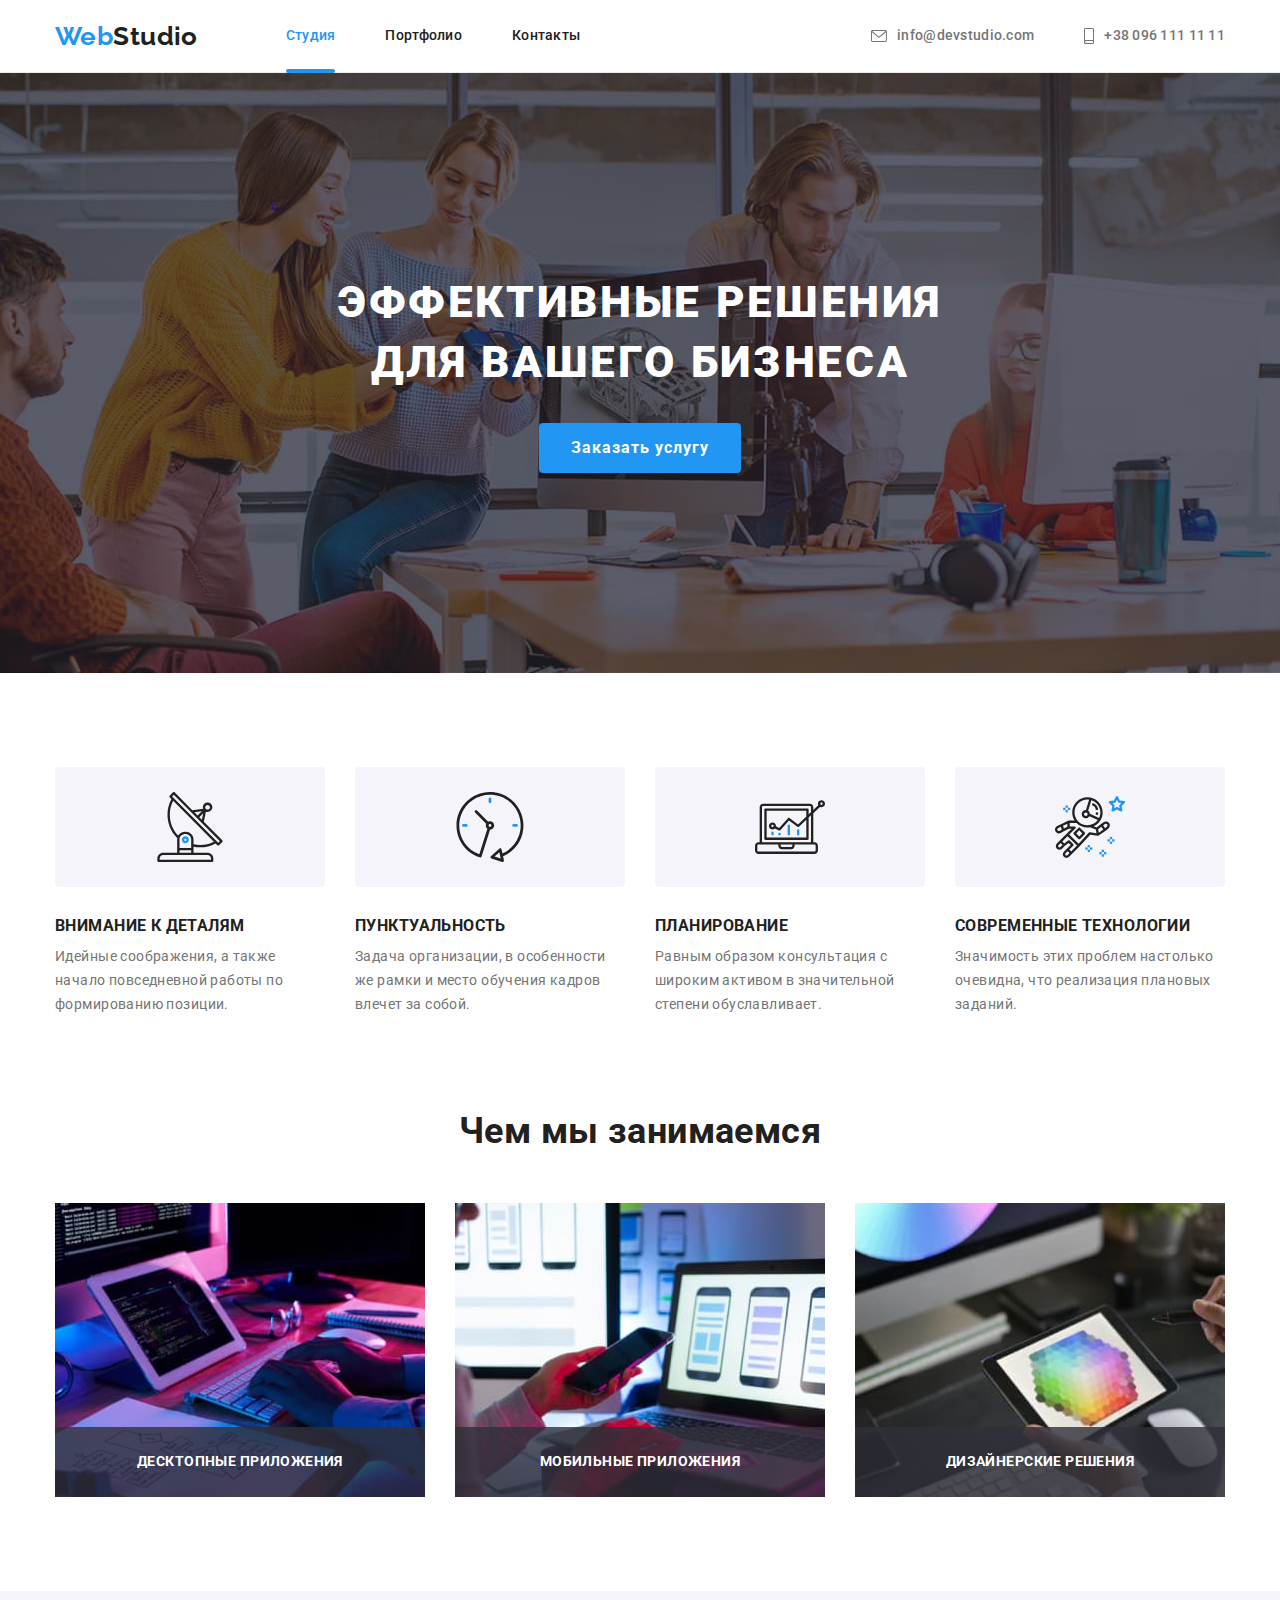
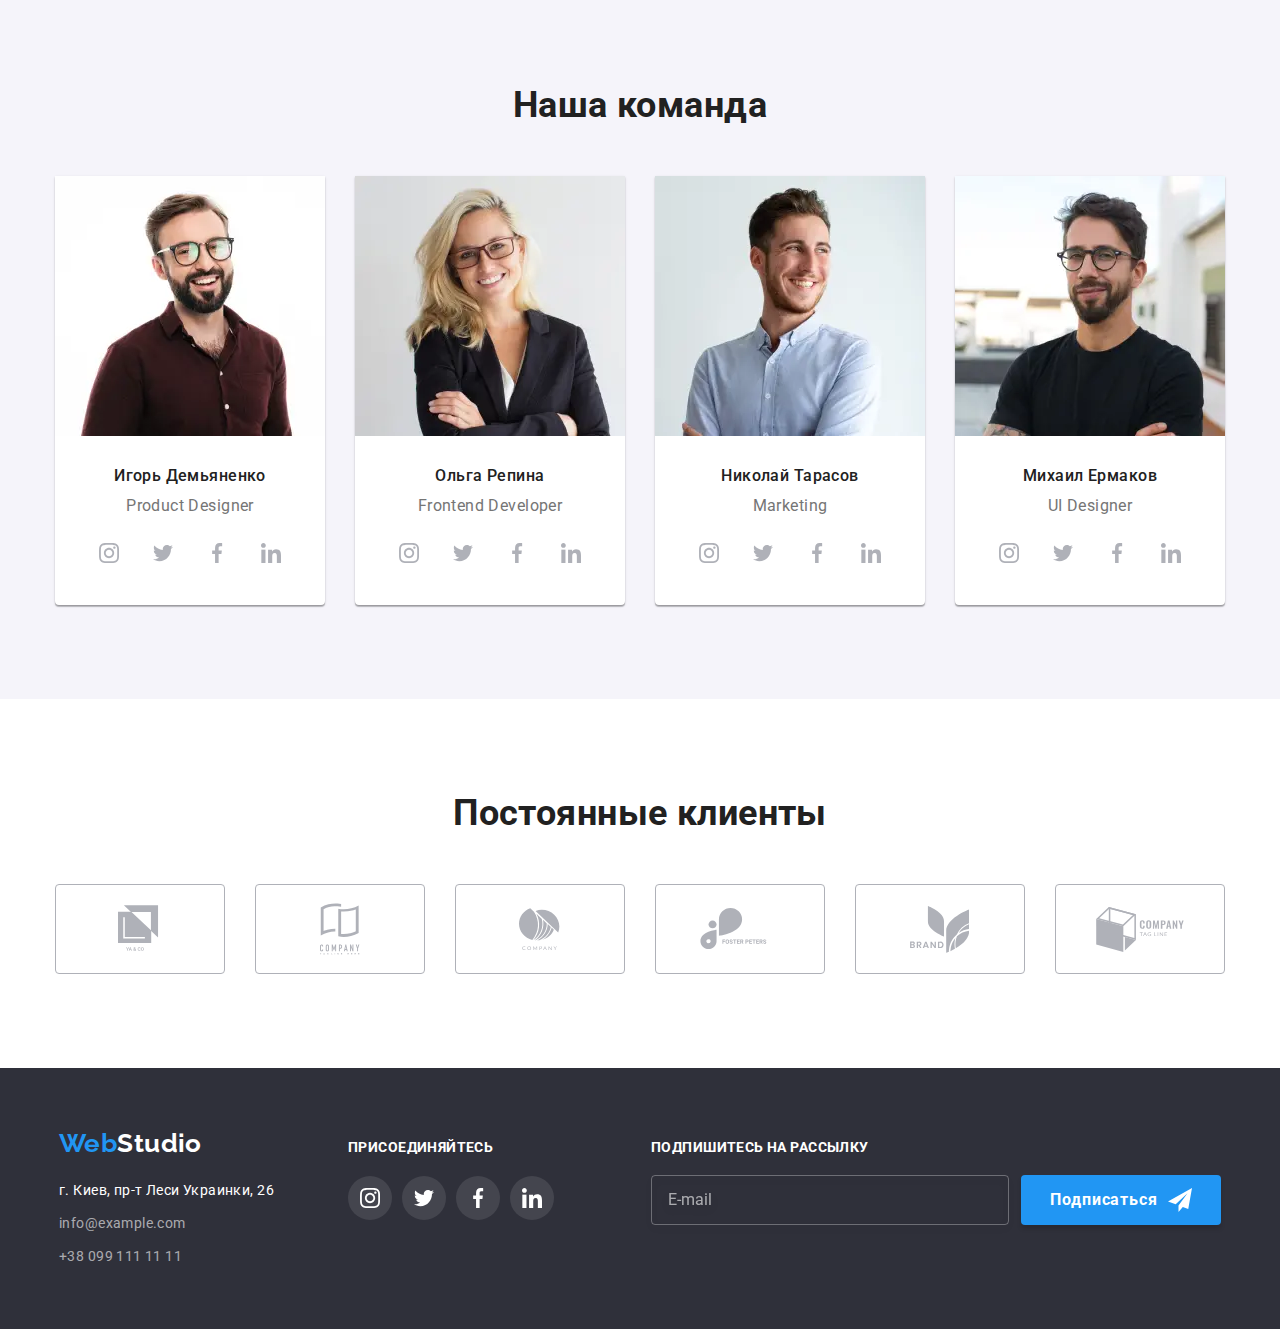
==== commit fa3ce646: "Делает правки в ДЗ-8 (отзывчивая верстка до 480px)" ====
--- a/index.html
+++ b/index.html
@@ -551,7 +551,7 @@
   <footer class="footer">
     <div class="container">
       <!-- Секция Адрес -->
-      <section class="section-footer-adress">
+      <div class="section-footer-adress">
         <a href="./index.html" class="link logo-footer"><span class="logo-custom">Web</span>Studio</a>
 
         <address class="adress-footer">
@@ -561,10 +561,10 @@
 
           <a href="tel:+380991111111" class="link phone">+38 099 111 11 11</a>
         </address>
-      </section>
+      </div>
 
       <!-- Секция соцсетей -->
-      <section class="footer-socials">
+      <div class="footer-socials">
         <b>присоединяйтесь</b>
 
         <ul class="list socials-list">
@@ -600,10 +600,10 @@
             </a>
           </li>
         </ul>
-      </section>
+      </div>
 
       <!-- Секция подписки -->
-      <section class="footer-subscribe">
+      <div class="footer-subscribe">
         <form class="footer-form">
           <div class="form-subscribe">
             <label for="email-subcsribe" class="subscribe-title">Подпишитесь на рассылку</label>
@@ -616,7 +616,7 @@
             </svg>
           </button>
         </form>
-      </section>
+      </div>
     </div>
   </footer>
   <script>
--- a/css/main.min.css
+++ b/css/main.min.css
@@ -1,2 +1,2 @@
-/*! modern-normalize v1.0.0 | MIT License | https://github.com/sindresorhus/modern-normalize */*,*::before,*::after{box-sizing:border-box}:root{-moz-tab-size:4;tab-size:4}html{line-height:1.15;-webkit-text-size-adjust:100%}body{margin:0}body{font-family:system-ui,-apple-system,"Segoe UI",Roboto,Helvetica,Arial,sans-serif,"Apple Color Emoji","Segoe UI Emoji"}hr{height:0;color:inherit}abbr[title]{text-decoration:underline dotted}b,strong{font-weight:bolder}code,kbd,samp,pre{font-family:ui-monospace, SFMono-Regular, Consolas, "Liberation Mono", Menlo, monospace;font-size:1em}small{font-size:80%}sub,sup{font-size:75%;line-height:0;position:relative;vertical-align:baseline}sub{bottom:-0.25em}sup{top:-0.5em}table{text-indent:0;border-color:inherit}button,input,optgroup,select,textarea{font-family:inherit;font-size:100%;line-height:1.15;margin:0}button,select{text-transform:none}button,[type="button"],[type="reset"],[type="submit"]{-webkit-appearance:button}::-moz-focus-inner{border-style:none;padding:0}:-moz-focusring{outline:1px dotted ButtonText}:-moz-ui-invalid{box-shadow:none}legend{padding:0}progress{vertical-align:baseline}::-webkit-inner-spin-button,::-webkit-outer-spin-button{height:auto}[type="search"]{-webkit-appearance:textfield;outline-offset:-2px}::-webkit-search-decoration{-webkit-appearance:none}::-webkit-file-upload-button{-webkit-appearance:button;font:inherit}summary{display:list-item}.container{width:100%;padding-left:15px;padding-right:15px;margin:0px auto}@media screen and (min-width: 480px){.container{width:480px}}@media screen and (min-width: 768px){.container{width:768px}}@media screen and (min-width: 1200px){.container{width:1200px}}body{background-color:#fff;color:#212121;font-family:Roboto,sans-serif;font-style:normal;font-weight:400;font-size:14px;letter-spacing:.03em}body.modal-open{overflow:hidden}.link{text-decoration:none}.default-title{margin-top:0px;margin-bottom:50px;color:#212121;font-weight:700;font-size:36px;line-height:1.16;text-align:center}@media screen and (max-width: 1199px){.default-title{margin-top:0px;margin-bottom:30px;color:#212121;font-weight:700;font-size:28px;line-height:1.17;text-align:center}}.default-section{padding-top:94px;padding-bottom:94px}@media screen and (max-width: 1199px){.default-section{padding-top:60px;padding-bottom:60px}}.list{padding:0px;margin:0px;list-style:none}.card-image{display:block;max-width:100%;height:auto}.page-header{border-bottom:1px solid #ececec}.top-line{position:relative}.top-line .navigation{display:flex;align-items:center}.menu-btn{display:inline-flex;margin-left:auto;padding:0;border:none;background-color:transparent}.menu-btn .icon-menu{display:none}.menu-btn.is-open .icon-menu{display:block}.menu-btn.is-open .icon-cross{display:none}.menu-btn:hover,.menu-btn:focus{fill:#2196f3}@media screen and (min-width: 768px){.menu-btn{display:none}}@media screen and (max-width: 767px){.menu-container{display:none;position:absolute;z-index:999;top:100%;left:0;width:100%;padding-top:60px;padding-bottom:60px;background-color:#fff;border-top:1px solid #ececec;box-shadow:0px 4px 8px rgba(0,0,0,0.04),0px 2px 4px rgba(0,0,0,0.08),0px 1px 3px rgba(0,0,0,0.16);transform:scaleY(0.9);transform-origin:top center;transition:250ms cubic-bezier(0.4, 0, 0.2, 1)}.menu-container.is-open{display:block;transform:scaleY(1)}}@media screen and (min-width: 768px){.menu-container{display:flex;justify-content:space-between;align-items:center;flex-grow:1}}.site-nav{display:flex;margin-left:93px}@media screen and (min-width: 768px){.site-nav{margin-left:88px}.site-nav .item:not(:last-child){margin-right:50px}}@media screen and (max-width: 767px){.site-nav{display:flex;flex-direction:column;margin-left:auto;margin-right:auto;margin-bottom:60px;text-align:center}.site-nav .item:not(:last-child){margin-bottom:40px}}.site-nav .studio-page.current,.site-nav .portfolio-page.current{color:#2196f3}.site-nav .link{position:relative;padding-top:32px;padding-bottom:32px;color:#212121;font-weight:500;font-size:14px;line-height:1.14;letter-spacing:0.02em;transition:250ms cubic-bezier(0.4, 0, 0.2, 1)}@media screen and (min-width: 768px){.site-nav .link{display:block;padding-top:28px;padding-bottom:28px}}@media screen and (max-width: 767px){.site-nav .link{padding-top:8px;padding-bottom:8px;font-size:18px;line-height:1.16}}.site-nav .link:hover,.site-nav .link:focus{color:#2196f3}.site-nav .link::after{content:"";position:absolute;display:block;left:0;bottom:-1px;width:100%;height:4px;background-color:#2196f3;border-radius:2px;transform:scaleX(0);transition:250ms cubic-bezier(0.4, 0, 0.2, 1)}.site-nav .link:hover::after,.site-nav .link:focus::after{transform:scaleX(1)}.site-nav .current::after{content:"";position:absolute;display:block;left:0;bottom:-1px;width:100%;height:4px;background-color:#2196f3;border-radius:2px;transform:scaleX(1)}@media screen and (min-width: 1200px){.header-contacts{display:flex;align-items:center}}.header-contacts .contacts-item{transition:250ms cubic-bezier(0.4, 0, 0.2, 1)}.header-contacts .contacts-item:hover .icon,.header-contacts .contacts-item:hover .email,.header-contacts .contacts-item:hover .phone{color:#2196f3;fill:#2196f3}@media screen and (min-width: 768px){.header-contacts .contacts-item:nth-child(1){margin-bottom:10px}}@media screen and (min-width: 1200px){.header-contacts .contacts-item:nth-child(1){margin-right:50px;margin-bottom:0px}}@media screen and (max-width: 767px){.header-contacts .contacts-item{display:flex;flex-direction:column;text-align:center}.header-contacts .contacts-item:nth-child(1){margin-bottom:16px}}.header-contacts .email,.header-contacts .phone{font-weight:500;letter-spacing:0.02em;color:#757575;transition:250ms cubic-bezier(0.4, 0, 0.2, 1)}.header-contacts .email:focus,.header-contacts .phone:focus{color:#2196f3}.header-contacts .email:focus .icon,.header-contacts .phone:focus .icon{fill:#2196f3}@media screen and (min-width: 768px){.header-contacts .email,.header-contacts .phone{display:flex;align-items:center;font-size:12px;line-height:1.16}}@media screen and (min-width: 1200px){.header-contacts .email,.header-contacts .phone{font-size:14px;line-height:1.14}}@media screen and (max-width: 767px){.header-contacts .email,.header-contacts .phone{font-size:18px;line-height:1.16}}.header-contacts .icon{margin-right:10px;fill:#757575;transition:250ms cubic-bezier(0.4, 0, 0.2, 1)}.logo{font-family:Raleway,sans-serif;font-weight:700;font-size:26px;line-height:1.19;color:#212121}@media screen and (max-width: 1199px){.logo{font-size:24px;line-height:1.16}}.logo-custom{color:#2196f3}.logo-footer{display:block;margin-bottom:20px;color:#fff;font-family:Raleway,sans-serif;font-weight:700;font-size:26px;line-height:1.19}@media screen and (max-width: 1199px){.logo-footer{font-size:24px;line-height:1.16}}.logo-custom{color:#2196f3}.backdrop{position:fixed;z-index:999;top:0;left:0;width:100%;height:100%;padding-left:15px;padding-right:15px;background-color:rgba(0,0,0,0.2);overflow-y:scroll;opacity:1;transition:250ms cubic-bezier(0.4, 0, 0.2, 1)}.backdrop.is-hidden{opacity:0;pointer-events:none}.backdrop.backdrop.is-hidden .modal{transform:translate(-50%, -50%) scale(1.1)}.modal{position:absolute;top:50%;left:50%;width:528px;height:581px;padding:40px;transform:translate(-50%, -50%) scale(1);transition:250ms cubic-bezier(0.4, 0, 0.2, 1);background-color:#fff;border-radius:4px;box-shadow:0px 1px 3px rgba(0,0,0,0.12),0px 1px 1px rgba(0,0,0,0.14),0px 2px 1px rgba(0,0,0,0.2)}@media screen and (max-width: 768px){.modal{width:450px;height:609px}}.modal .cls-btn{position:absolute;top:8px;right:8px;display:flex;justify-content:center;align-items:center;padding:0;width:30px;height:30px;border-radius:50%;border:1px solid rgba(0,0,0,0.1);background-color:#fff;transition:250ms cubic-bezier(0.4, 0, 0.2, 1)}.modal .cls-btn svg{width:18px;height:18px}.modal .cls-btn:hover,.modal .cls-btn:focus{cursor:pointer;fill:#2196f3}.modal .form-title{margin-top:0;margin-bottom:12px;font-weight:700;font-size:20px;line-height:23px;text-align:center}.inputs{margin-bottom:20px}.inputs .form-field{position:relative;display:flex;flex-direction:column}.inputs .form-field:not(:last-child){margin-bottom:10px}.form-field label{margin-bottom:4px;color:#757575;font-size:12px;line-height:1.25;letter-spacing:0.01em}.form-field input{height:40px;padding:10px 42px;outline:0;border:1px solid rgba(33,33,33,0.2);border-radius:4px;transition:250ms cubic-bezier(0.4, 0, 0.2, 1)}.form-field input:hover,.form-field input:focus{border:1px solid #2196f3}textarea{height:120px;padding:12px 16px;outline:0;border:1px solid rgba(33,33,33,0.2);border-radius:4px;resize:none;transition:250ms cubic-bezier(0.4, 0, 0.2, 1)}textarea:hover,textarea:focus{border:1px solid #2196f3}textarea::placeholder{color:rgba(117,117,117,0.5);line-height:16px;letter-spacing:0.01em}.svg-modal{position:absolute;top:33px;left:15px;transition:250ms cubic-bezier(0.4, 0, 0.2, 1)}input:hover+.svg-modal,input:focus+.svg-modal{fill:#2196f3}.agreement-form{margin-bottom:30px}.agreement{display:flex;align-items:center;margin-left:15px;color:#757575;line-height:1.71}@media screen and (max-width: 1199px){.agreement{font-size:12px;line-height:1.16;margin-left:0}}.agreement a{text-decoration-line:underline;color:#2196f3}.agreement-checkbox{position:absolute;appearance:none}.checkbox-icon{display:inline-block;width:15px;height:15px;margin-right:7px;background-image:url(../img/icon-check.svg);background-position:center;background-repeat:no-repeat;border-radius:4px;border:2px solid black;transition:250ms cubic-bezier(0.4, 0, 0.2, 1)}.agreement-checkbox:checked+.checkbox-icon{background-color:#2196f3;border:#2196f3}.submit-btn{display:flex;align-items:center;margin-right:auto;margin-left:auto;padding:10px 55px;background:#2196f3;border-radius:4px;outline:0;border:0;color:#fff;font-weight:700;font-size:16px;text-align:center;line-height:1.87;letter-spacing:0.06em;transition:250ms cubic-bezier(0.4, 0, 0.2, 1)}.submit-btn:hover,.submit-btn:focus{cursor:pointer;background-color:#188ce8;box-shadow:0px 4px 4px rgba(0,0,0,0.15)}@media screen and (min-width: 320px){.hero-section{margin-left:auto;margin-right:auto;padding-top:118px;padding-bottom:118px;background-color:#c4c4c4;background-image:linear-gradient(rgba(47,48,58,0.5), rgba(47,48,58,0.5)),url("../img/hero/hero-mobile.jpg");background-size:cover;background-position:center}}@media screen and (min-width: 320px) and (min-device-pixel-ratio: 2), screen and (min-width: 320px) and (min-resolution: 192dpi), screen and (min-width: 320px) and (min-resolution: 2dppx){.hero-section .hero-section{background-image:url("../img/hero/hero-mobile@2x.jpg")}}@media screen and (min-width: 768px){.hero-section{background-image:linear-gradient(rgba(47,48,58,0.5), rgba(47,48,58,0.5)),url("../img/hero/hero-tablet.jpg");background-size:cover;background-position:center}}@media screen and (min-width: 768px) and (min-device-pixel-ratio: 2), screen and (min-width: 768px) and (min-resolution: 192dpi), screen and (min-width: 768px) and (min-resolution: 2dppx){.hero-section .hero-section{background-image:url("../img/hero/hero-tablet@2x.jpg")}}@media screen and (min-width: 1200px){.hero-section{max-width:1600px;padding-top:200px;padding-bottom:200px;background-image:linear-gradient(rgba(47,48,58,0.5), rgba(47,48,58,0.5)),url("../img/hero/hero-desk.jpg");background-size:cover;background-position:center}}@media screen and (min-width: 1200px) and (min-device-pixel-ratio: 2), screen and (min-width: 1200px) and (min-resolution: 192dpi), screen and (min-width: 1200px) and (min-resolution: 2dppx){.hero-section .hero-section{background-image:url("../img/hero/hero-desk@2x.jpg")}}.hero-section .hero-content{width:696px;margin-left:auto;margin-right:auto;padding:0;text-align:center}@media screen and (max-width: 1199px){.hero-section .hero-content{width:360px}}.hero-section .hero-title{margin-top:0px;margin-bottom:30px;color:#fff;font-weight:900;font-size:44px;line-height:1.36;letter-spacing:0.06em;text-transform:uppercase}@media screen and (max-width: 1199px){.hero-section .hero-title{font-size:26px;line-height:1.61}}.button{display:inline-block;border:none;border-radius:4px;padding:10px 32px;min-width:200px;background-color:#2196f3;color:#fff;font-weight:700;font-size:16px;line-height:1.87;text-align:center;letter-spacing:0.06em;transition:250ms cubic-bezier(0.4, 0, 0.2, 1)}.button:hover{cursor:pointer;background-color:#188ce8;box-shadow:0px 4px 4px rgba(0,0,0,0.15)}.features-title{position:absolute;clip:rect(0 0 0 0);width:1px;height:1px;margin:-1px}@media screen and (min-width: 768px){.features-list{display:flex;flex-wrap:wrap;margin:-15px}}@media screen and (min-width: 768px){.features-item{width:calc((100% - 2 * 30px) / 2);margin:15px}}@media screen and (min-width: 1200px){.features-item{width:calc((100% - 4 * 30px) / 4);margin:15px}}@media screen and (max-width: 767px){.features-item:not(:last-child){margin-bottom:30px}}.features-item .bg-icon{display:flex;justify-content:center;align-items:center;width:100%;height:120px;margin-bottom:30px;background-color:#f5f4fa;border-radius:4px}.features-item h3{margin-top:0px;margin-bottom:10px;color:#212121;font-weight:700;line-height:1.14;text-transform:uppercase}.features-item p{margin-top:0px;margin-bottom:0px;color:#757575;line-height:1.71}.ourwork-section{padding-bottom:94px}@media screen and (max-width: 1199px){.ourwork-section{display:none}}.ourwork-list{display:flex}.ourwork-item{width:calc((100% - 2 * 30px) / 3);margin-right:30px}.ourwork-item:nth-child(3n){margin-right:0px}.ourwork-item .img-label{position:relative}.img-label .label{position:absolute;left:0;bottom:0;padding-top:27px;padding-bottom:27px;width:100%;height:70px;background-color:rgba(47,48,58,0.8)}.img-label p{margin:0;color:#fff;font-weight:700;font-size:14px;line-height:1.14;text-align:center;text-transform:uppercase}.ourteam-section{background-color:#f5f4fa}@media screen and (min-width: 768px){.ourteam-list{display:flex;flex-wrap:wrap;margin:-15px}}.ourteam-item{padding-bottom:30px;border-bottom-right-radius:4px;border-bottom-left-radius:4px;background-color:#ffffff;box-shadow:0px 1px 3px rgba(0,0,0,0.12),0px 1px 1px rgba(0,0,0,0.14),0px 2px 1px rgba(0,0,0,0.2)}@media screen and (min-width: 768px){.ourteam-item{width:calc((100% - 2 * 30px) / 2);margin:15px}}@media screen and (min-width: 1200px){.ourteam-item{width:calc((100% - 4 * 30px) / 4);margin:15px}}@media screen and (max-width: 767px){.ourteam-item:not(:last-child){margin-bottom:30px}}.ourteam-item .card-image{margin-bottom:30px}.ourteam-item .card{text-align:center}.ourteam-item .card h3{margin-top:0;margin-bottom:10px;color:#212121;font-weight:500;font-size:16px;line-height:1.19}.ourteam-item .card p{margin:0px;color:#757575;font-size:16px;line-height:1.19}.icon-list{display:flex;width:206px;margin-top:16px;margin-left:auto;margin-right:auto}.icon-list .icon-item{margin-right:10px}.icon-list .icon-item:last-child{margin-right:0px}.icon-button{display:flex;justify-content:center;align-items:center;width:44px;height:44px;padding:0;border-radius:50%;color:#afb1b8;transition:250ms cubic-bezier(0.4, 0, 0.2, 1)}.icon-button .hover-logo{fill:currentColor}.icon-button:hover,.icon-button:focus{background-color:#2196f3;color:#fff}.clients-list{display:flex;flex-wrap:wrap;margin:-15px}@media screen and (min-width: 768px){.clients-item{width:calc((100% - 3 * 30px) / 3);margin:15px}}@media screen and (min-width: 1200px){.clients-item{width:calc((100% - 6 * 30px) / 6);margin:15px}}@media screen and (max-width: 767px){.clients-item{width:calc((100% - 2 * 30px) / 2);margin:15px}}.clients-logo{display:flex;justify-content:center;align-items:center;height:90px;padding:0px;border:1px solid #afb1b8;border-radius:4px;fill:#afb1b8;transition:250ms cubic-bezier(0.4, 0, 0.2, 1)}.clients-logo:hover,.clients-logo:focus{fill:#2196f3;border-color:#2196f3}.footer{padding-top:60px;padding-bottom:60px;background-color:#2f303a}@media screen and (min-width: 768px){.footer .container{display:flex;flex-wrap:wrap;justify-content:space-evenly;align-items:baseline}}@media screen and (min-width: 1200px){.footer .container{display:flex;align-items:baseline}}@media screen and (max-width: 1199px){.section-footer-adress{text-align:center}}.adress-footer{display:flex;flex-direction:column;font-style:normal;color:#fff;line-height:1.71}@media screen and (max-width: 1199px){.adress-footer{margin-bottom:60px}}.adress-footer p{margin-top:0px;margin-bottom:9px}.adress-footer a{color:rgba(255,255,255,0.6)}.adress-footer .email{margin-bottom:9px}.footer-socials{display:flex;flex-direction:column}@media screen and (min-width: 768px){.footer-socials{margin-left:70px}}@media screen and (max-width: 1199px){.footer-socials{text-align:center}}@media screen and (max-width: 767px){.footer-socials{margin-bottom:60px}}.footer-socials b{margin-bottom:20px;color:#fff;font-weight:700;line-height:1.14;text-transform:uppercase}.socials-list{display:flex}@media screen and (max-width: 767px){.socials-list{margin-left:auto;margin-right:auto}}.socials-item:not(:last-child){margin-right:10px}.socials-button{display:flex;justify-content:center;align-items:center;width:44px;height:44px;padding:0;border-radius:50%;background-color:rgba(255,255,255,0.1);transition:250ms cubic-bezier(0.4, 0, 0.2, 1)}.socials-button .hover-logo{fill:#fff}.socials-button:hover,.socials-button:focus{background-color:#2196f3}@media screen and (min-width: 1200px){.footer-subscribe{display:flex;margin-left:93px}}@media screen and (max-width: 1199px){.footer-subscribe{flex-direction:column;text-align:center}}@media screen and (max-width: 767px){.footer-subscribe{display:block}}@media screen and (min-width: 1200px){.footer-form{display:flex;align-items:flex-end}}.form-subscribe{display:flex;flex-direction:column}@media screen and (max-width: 767px){.form-subscribe{align-items:center}}.subscribe-title{margin-bottom:20px;color:#fff;font-weight:700;line-height:16px;text-transform:uppercase}.email-subscribe{width:100%;height:50px;padding:15px 16px;outline:0;background:transparent;border-radius:4px;border:1px solid rgba(255,255,255,0.3);filter:drop-shadow(0px 4px 4px rgba(0,0,0,0.15));color:#fff;transition:250ms cubic-bezier(0.4, 0, 0.2, 1)}@media screen and (min-width: 1200px){.email-subscribe{width:358px;margin-right:12px}}@media screen and (max-width: 1199px){.email-subscribe{margin-bottom:20px;width:450px}}.email-subscribe::placeholder{font-size:16px;line-height:20px;color:rgba(255,255,255,0.6)}.email-subscribe:hover,.email-subscribe:focus{border:1px solid #2196f3}.btn-subscribe{display:flex;justify-content:center;align-items:center;width:200px;height:50px;font-weight:700;background:#2196f3;border:0;outline:0;box-shadow:0px 4px 4px rgba(0,0,0,0.15);border-radius:4px;color:#fff;font-size:16px;line-height:1.875;letter-spacing:0.06em;text-align:center;transition:250ms cubic-bezier(0.4, 0, 0.2, 1)}@media screen and (max-width: 1199px){.btn-subscribe{margin-left:auto;margin-right:auto}}@media screen and (min-width: 1200px){.btn-subscribe{margin-top:auto}}.btn-subscribe .telegram-svg{margin-left:10px}.btn-subscribe:hover,.btn-subscribe:focus{cursor:pointer;background-color:#188ce8;box-shadow:0px 4px 4px rgba(0,0,0,0.15)}@media screen and (min-width: 768px){.filter-list{display:flex;justify-content:center;margin-bottom:14px}}@media screen and (min-width: 1200px){.filter-list{margin-bottom:34px}}@media screen and (max-width: 767px){.filter-list{display:flex;flex-wrap:wrap;margin-bottom:40px}}@media screen and (min-width: 768px){.filter-item:not(:last-child){margin-right:8px}}@media screen and (max-width: 767px){.filter-item:not(:nth-child(3n)){margin-right:8px}.filter-item:not(:nth-last-child(-n+2)){margin-bottom:15px}.filter-item:last-child{margin-right:0px}}.filter-button{display:inline-block;border:1px solid transparent;border-radius:4px;padding:6px 22px;min-width:73px;background-color:#f5f4fa;color:#212121;font-weight:500;font-size:16px;line-height:1.62;text-align:center;transition:250ms cubic-bezier(0.4, 0, 0.2, 1)}.filter-button:hover,.filter-button:focus{cursor:pointer;background-color:#2196f3;color:#fff}.portfolio-title{position:absolute;clip:rect(0 0 0 0);width:1px;height:1px;margin:-1px}@media screen and (min-width: 768px){.works-list{display:flex;flex-wrap:wrap;justify-content:space-between}}@media screen and (min-width: 1200px){.works-list{display:flex;flex-wrap:wrap;margin:-15px}}.works-list .card{padding-bottom:20px;padding-top:20px;padding-left:24px;border-left:1px solid #eeeeee;border-right:1px solid #eeeeee;border-bottom:1px solid #eeeeee;background-color:#ffffff}.works-item h2{margin-top:20px;margin-bottom:4px;color:#212121;font-weight:700;font-size:18px;line-height:2;letter-spacing:0.06em}.works-item p{margin:0px;color:#757575;font-size:16px;line-height:1.87}@media screen and (min-width: 1200px){.works-item{width:calc((100% - 3 * 30px) / 3);margin:15px}}@media screen and (max-width: 1199px){.works-item:not(:last-child){margin-bottom:30px}}.works-item:hover,.works-item:focus{box-shadow:0px 1px 1px rgba(0,0,0,0.12),0px 4px 4px rgba(0,0,0,0.06),1px 4px 6px rgba(0,0,0,0.16)}.works-item .wrapper{position:relative;overflow:hidden}.works-overlay{position:absolute;top:0;left:0;width:100%;height:100%;background-color:rgba(33,150,243,0.9);transform:translateY(100%);transition:250ms cubic-bezier(0.4, 0, 0.2, 1)}.works-overlay p{padding-top:63px;padding-bottom:35px;padding-left:30px;padding-right:24px;color:#fff;font-size:18px;text-align:left;line-height:1.56}.works-link:hover .works-overlay,.works-link:focus .works-overlay{transform:translateY(0%)}
+/*! modern-normalize v1.0.0 | MIT License | https://github.com/sindresorhus/modern-normalize */*,*::before,*::after{box-sizing:border-box}:root{-moz-tab-size:4;tab-size:4}html{line-height:1.15;-webkit-text-size-adjust:100%}body{margin:0}body{font-family:system-ui,-apple-system,"Segoe UI",Roboto,Helvetica,Arial,sans-serif,"Apple Color Emoji","Segoe UI Emoji"}hr{height:0;color:inherit}abbr[title]{text-decoration:underline dotted}b,strong{font-weight:bolder}code,kbd,samp,pre{font-family:ui-monospace, SFMono-Regular, Consolas, "Liberation Mono", Menlo, monospace;font-size:1em}small{font-size:80%}sub,sup{font-size:75%;line-height:0;position:relative;vertical-align:baseline}sub{bottom:-0.25em}sup{top:-0.5em}table{text-indent:0;border-color:inherit}button,input,optgroup,select,textarea{font-family:inherit;font-size:100%;line-height:1.15;margin:0}button,select{text-transform:none}button,[type="button"],[type="reset"],[type="submit"]{-webkit-appearance:button}::-moz-focus-inner{border-style:none;padding:0}:-moz-focusring{outline:1px dotted ButtonText}:-moz-ui-invalid{box-shadow:none}legend{padding:0}progress{vertical-align:baseline}::-webkit-inner-spin-button,::-webkit-outer-spin-button{height:auto}[type="search"]{-webkit-appearance:textfield;outline-offset:-2px}::-webkit-search-decoration{-webkit-appearance:none}::-webkit-file-upload-button{-webkit-appearance:button;font:inherit}summary{display:list-item}.container{width:100%;padding-left:15px;padding-right:15px;margin:0px auto}@media screen and (min-width: 480px){.container{width:480px}}@media screen and (min-width: 768px){.container{width:768px}}@media screen and (min-width: 1200px){.container{width:1200px}}body{background-color:#fff;color:#212121;font-family:Roboto,sans-serif;font-style:normal;font-weight:400;font-size:14px;letter-spacing:.03em}body.modal-open{overflow:hidden}.link{text-decoration:none}.default-title{margin-top:0px;margin-bottom:50px;color:#212121;font-weight:700;font-size:36px;line-height:1.16;text-align:center}@media screen and (max-width: 1199px){.default-title{margin-top:0px;margin-bottom:30px;color:#212121;font-weight:700;font-size:28px;line-height:1.17;text-align:center}}.default-section{padding-top:94px;padding-bottom:94px}@media screen and (max-width: 1199px){.default-section{padding-top:60px;padding-bottom:60px}}.list{padding:0px;margin:0px;list-style:none}.card-image{display:block;max-width:100%;height:auto}.page-header{border-bottom:1px solid #ececec}.top-line{position:relative}.top-line .navigation{display:flex;align-items:center}.menu-btn{display:inline-flex;margin-left:auto;padding:0;border:none;background-color:transparent}.menu-btn .icon-menu{display:none}.menu-btn.is-open .icon-menu{display:block}.menu-btn.is-open .icon-cross{display:none}.menu-btn:hover,.menu-btn:focus{cursor:pointer;fill:#2196f3}@media screen and (min-width: 768px){.menu-btn{display:none}}@media screen and (max-width: 767px){.menu-container{display:none;position:absolute;z-index:999;top:100%;left:0;width:100%;padding-top:60px;padding-bottom:60px;background-color:#fff;border-top:1px solid #ececec;box-shadow:0px 4px 8px rgba(0,0,0,0.04),0px 2px 4px rgba(0,0,0,0.08),0px 1px 3px rgba(0,0,0,0.16);transform:scaleY(0.9);transform-origin:top center;transition:250ms cubic-bezier(0.4, 0, 0.2, 1)}.menu-container.is-open{display:block;transform:scaleY(1)}}@media screen and (min-width: 768px){.menu-container{display:flex;justify-content:space-between;align-items:center;flex-grow:1}}.site-nav{display:flex;margin-left:93px}@media screen and (min-width: 768px){.site-nav{margin-left:88px}.site-nav .item:not(:last-child){margin-right:50px}}@media screen and (max-width: 767px){.site-nav{display:flex;flex-direction:column;margin-left:auto;margin-right:auto;margin-bottom:60px;text-align:center}.site-nav .item:not(:last-child){margin-bottom:40px}}.site-nav .studio-page.current,.site-nav .portfolio-page.current{color:#2196f3}.site-nav .link{position:relative;padding-top:32px;padding-bottom:32px;color:#212121;font-weight:500;font-size:14px;line-height:1.14;letter-spacing:0.02em;transition:250ms cubic-bezier(0.4, 0, 0.2, 1)}@media screen and (min-width: 768px){.site-nav .link{display:block;padding-top:28px;padding-bottom:28px}}@media screen and (max-width: 767px){.site-nav .link{padding-top:8px;padding-bottom:8px;font-size:18px;line-height:1.16}}.site-nav .link:hover,.site-nav .link:focus{color:#2196f3}.site-nav .link::after{content:"";position:absolute;display:block;left:0;bottom:-1px;width:100%;height:4px;background-color:#2196f3;border-radius:2px;transform:scaleX(0);transition:250ms cubic-bezier(0.4, 0, 0.2, 1)}.site-nav .link:hover::after,.site-nav .link:focus::after{transform:scaleX(1)}.site-nav .current::after{content:"";position:absolute;display:block;left:0;bottom:-1px;width:100%;height:4px;background-color:#2196f3;border-radius:2px;transform:scaleX(1)}@media screen and (min-width: 1200px){.header-contacts{display:flex;align-items:center}}.header-contacts .contacts-item{transition:250ms cubic-bezier(0.4, 0, 0.2, 1)}.header-contacts .contacts-item:hover .icon,.header-contacts .contacts-item:hover .email,.header-contacts .contacts-item:hover .phone{color:#2196f3;fill:#2196f3}@media screen and (min-width: 768px){.header-contacts .contacts-item:nth-child(1){margin-bottom:10px}}@media screen and (min-width: 1200px){.header-contacts .contacts-item:nth-child(1){margin-right:50px;margin-bottom:0px}}@media screen and (max-width: 767px){.header-contacts .contacts-item{display:flex;flex-direction:column;text-align:center}.header-contacts .contacts-item:nth-child(1){margin-bottom:16px}}.header-contacts .email,.header-contacts .phone{font-weight:500;letter-spacing:0.02em;color:#757575;transition:250ms cubic-bezier(0.4, 0, 0.2, 1)}.header-contacts .email:focus,.header-contacts .phone:focus{color:#2196f3}.header-contacts .email:focus .icon,.header-contacts .phone:focus .icon{fill:#2196f3}@media screen and (min-width: 768px){.header-contacts .email,.header-contacts .phone{display:flex;align-items:center;font-size:12px;line-height:1.16}}@media screen and (min-width: 1200px){.header-contacts .email,.header-contacts .phone{font-size:14px;line-height:1.14}}@media screen and (max-width: 767px){.header-contacts .email,.header-contacts .phone{font-size:18px;line-height:1.16}}.header-contacts .icon{margin-right:10px;fill:#757575;transition:250ms cubic-bezier(0.4, 0, 0.2, 1)}.logo{font-family:Raleway,sans-serif;font-weight:700;font-size:26px;line-height:1.19;color:#212121}@media screen and (max-width: 1199px){.logo{font-size:24px;line-height:1.16}}.logo-custom{color:#2196f3}.logo-footer{display:block;margin-bottom:20px;color:#fff;font-family:Raleway,sans-serif;font-weight:700;font-size:26px;line-height:1.19}@media screen and (max-width: 1199px){.logo-footer{font-size:24px;line-height:1.16}}.logo-custom{color:#2196f3}.backdrop{position:fixed;z-index:999;top:0;left:0;width:100%;height:100%;padding-left:15px;padding-right:15px;background-color:rgba(0,0,0,0.2);overflow-y:scroll;opacity:1;transition:250ms cubic-bezier(0.4, 0, 0.2, 1)}.backdrop.is-hidden{opacity:0;pointer-events:none}.backdrop.backdrop.is-hidden .modal{transform:translate(-50%, -50%) scale(1.1)}.modal{position:absolute;top:50%;left:50%;width:528px;height:581px;padding:40px;transform:translate(-50%, -50%) scale(1);transition:250ms cubic-bezier(0.4, 0, 0.2, 1);background-color:#fff;border-radius:4px;box-shadow:0px 1px 3px rgba(0,0,0,0.12),0px 1px 1px rgba(0,0,0,0.14),0px 2px 1px rgba(0,0,0,0.2)}@media screen and (max-width: 768px){.modal{width:450px;height:609px}}.modal .cls-btn{position:absolute;top:8px;right:8px;display:flex;justify-content:center;align-items:center;padding:0;width:30px;height:30px;border-radius:50%;border:1px solid rgba(0,0,0,0.1);background-color:#fff;transition:250ms cubic-bezier(0.4, 0, 0.2, 1)}.modal .cls-btn svg{width:18px;height:18px}.modal .cls-btn:hover,.modal .cls-btn:focus{cursor:pointer;fill:#2196f3}.modal .form-title{margin-top:0;margin-bottom:12px;font-weight:700;font-size:20px;line-height:23px;text-align:center}.inputs{margin-bottom:20px}.inputs .form-field{position:relative;display:flex;flex-direction:column}.inputs .form-field:not(:last-child){margin-bottom:10px}.form-field label{margin-bottom:4px;color:#757575;font-size:12px;line-height:1.25;letter-spacing:0.01em}.form-field input{height:40px;padding:10px 42px;outline:0;border:1px solid rgba(33,33,33,0.2);border-radius:4px;transition:250ms cubic-bezier(0.4, 0, 0.2, 1)}.form-field input:hover,.form-field input:focus{border:1px solid #2196f3}textarea{height:120px;padding:12px 16px;outline:0;border:1px solid rgba(33,33,33,0.2);border-radius:4px;resize:none;transition:250ms cubic-bezier(0.4, 0, 0.2, 1)}textarea:hover,textarea:focus{border:1px solid #2196f3}textarea::placeholder{color:rgba(117,117,117,0.5);line-height:16px;letter-spacing:0.01em}.svg-modal{position:absolute;top:33px;left:15px;transition:250ms cubic-bezier(0.4, 0, 0.2, 1)}input:hover+.svg-modal,input:focus+.svg-modal{fill:#2196f3}.agreement-form{margin-bottom:30px}.agreement{display:flex;align-items:center;margin-left:15px;color:#757575;line-height:1.71}@media screen and (max-width: 1199px){.agreement{font-size:12px;line-height:1.16;margin-left:0}}.agreement a{text-decoration-line:underline;color:#2196f3}.agreement-checkbox{position:absolute;appearance:none}.checkbox-icon{display:inline-block;width:15px;height:15px;margin-right:7px;background-image:url(../img/icon-check.svg);background-position:center;background-repeat:no-repeat;border-radius:4px;border:2px solid black;transition:250ms cubic-bezier(0.4, 0, 0.2, 1)}.agreement-checkbox:checked+.checkbox-icon{background-color:#2196f3;border:#2196f3}.submit-btn{display:flex;align-items:center;margin-right:auto;margin-left:auto;padding:10px 55px;background:#2196f3;border-radius:4px;outline:0;border:0;color:#fff;font-weight:700;font-size:16px;text-align:center;line-height:1.87;letter-spacing:0.06em;transition:250ms cubic-bezier(0.4, 0, 0.2, 1)}.submit-btn:hover,.submit-btn:focus{cursor:pointer;background-color:#188ce8;box-shadow:0px 4px 4px rgba(0,0,0,0.15)}@media screen and (min-width: 320px){.hero-section{margin-left:auto;margin-right:auto;padding-top:118px;padding-bottom:118px;background-color:#c4c4c4;background-image:linear-gradient(rgba(47,48,58,0.5), rgba(47,48,58,0.5)),url("../img/hero/hero-mobile.jpg");background-size:cover;background-position:center}}@media screen and (min-width: 320px) and (min-device-pixel-ratio: 2), screen and (min-width: 320px) and (min-resolution: 192dpi), screen and (min-width: 320px) and (min-resolution: 2dppx){.hero-section .hero-section{background-image:url("../img/hero/hero-mobile@2x.jpg")}}@media screen and (min-width: 768px){.hero-section{background-image:linear-gradient(rgba(47,48,58,0.5), rgba(47,48,58,0.5)),url("../img/hero/hero-tablet.jpg");background-size:cover;background-position:center}}@media screen and (min-width: 768px) and (min-device-pixel-ratio: 2), screen and (min-width: 768px) and (min-resolution: 192dpi), screen and (min-width: 768px) and (min-resolution: 2dppx){.hero-section .hero-section{background-image:url("../img/hero/hero-tablet@2x.jpg")}}@media screen and (min-width: 1200px){.hero-section{max-width:1600px;padding-top:200px;padding-bottom:200px;background-image:linear-gradient(rgba(47,48,58,0.5), rgba(47,48,58,0.5)),url("../img/hero/hero-desk.jpg");background-size:cover;background-position:center}}@media screen and (min-width: 1200px) and (min-device-pixel-ratio: 2), screen and (min-width: 1200px) and (min-resolution: 192dpi), screen and (min-width: 1200px) and (min-resolution: 2dppx){.hero-section .hero-section{background-image:url("../img/hero/hero-desk@2x.jpg")}}.hero-section .hero-content{width:100%;margin-left:auto;margin-right:auto;padding:0;text-align:center}@media screen and (min-width: 480px) and (max-width: 1199px){.hero-section .hero-content{width:360px}}@media screen and (min-width: 1200px){.hero-section .hero-content{width:696px}}.hero-section .hero-title{margin-top:0px;margin-bottom:30px;color:#fff;font-weight:900;font-size:44px;line-height:1.36;letter-spacing:0.06em;text-transform:uppercase}@media screen and (max-width: 1199px){.hero-section .hero-title{font-size:26px;line-height:1.61}}.button{display:inline-block;border:none;border-radius:4px;padding:10px 32px;min-width:200px;background-color:#2196f3;color:#fff;font-weight:700;font-size:16px;line-height:1.87;text-align:center;letter-spacing:0.06em;transition:250ms cubic-bezier(0.4, 0, 0.2, 1)}.button:hover{cursor:pointer;background-color:#188ce8;box-shadow:0px 4px 4px rgba(0,0,0,0.15)}.features-title{position:absolute;clip:rect(0 0 0 0);width:1px;height:1px;margin:-1px}@media screen and (min-width: 768px){.features-list{display:flex;flex-wrap:wrap;margin:-15px}}@media screen and (min-width: 768px){.features-item{width:calc((100% - 2 * 30px) / 2);margin:15px}}@media screen and (min-width: 1200px){.features-item{width:calc((100% - 4 * 30px) / 4);margin:15px}}@media screen and (max-width: 767px){.features-item:not(:last-child){margin-bottom:30px}}.features-item .bg-icon{display:flex;justify-content:center;align-items:center;width:100%;height:120px;margin-bottom:30px;background-color:#f5f4fa;border-radius:4px}.features-item h3{margin-top:0px;margin-bottom:10px;color:#212121;font-weight:700;line-height:1.14;text-transform:uppercase}.features-item p{margin-top:0px;margin-bottom:0px;color:#757575;line-height:1.71}.ourwork-section{padding-bottom:94px}@media screen and (max-width: 1199px){.ourwork-section{display:none}}.ourwork-list{display:flex}.ourwork-item{width:calc((100% - 2 * 30px) / 3);margin-right:30px}.ourwork-item:nth-child(3n){margin-right:0px}.ourwork-item .img-label{position:relative}.img-label .label{position:absolute;left:0;bottom:0;padding-top:27px;padding-bottom:27px;width:100%;height:70px;background-color:rgba(47,48,58,0.8)}.img-label p{margin:0;color:#fff;font-weight:700;font-size:14px;line-height:1.14;text-align:center;text-transform:uppercase}.ourteam-section{background-color:#f5f4fa}@media screen and (min-width: 768px){.ourteam-list{display:flex;flex-wrap:wrap;margin:-15px}}.ourteam-item{padding-bottom:30px;border-bottom-right-radius:4px;border-bottom-left-radius:4px;background-color:#ffffff;box-shadow:0px 1px 3px rgba(0,0,0,0.12),0px 1px 1px rgba(0,0,0,0.14),0px 2px 1px rgba(0,0,0,0.2)}@media screen and (min-width: 768px){.ourteam-item{width:calc((100% - 2 * 30px) / 2);margin:15px}}@media screen and (min-width: 1200px){.ourteam-item{width:calc((100% - 4 * 30px) / 4);margin:15px}}@media screen and (max-width: 767px){.ourteam-item:not(:last-child){margin-bottom:30px}}.ourteam-item .card-image{margin-bottom:30px}.ourteam-item .card{text-align:center}.ourteam-item .card h3{margin-top:0;margin-bottom:10px;color:#212121;font-weight:500;font-size:16px;line-height:1.19}.ourteam-item .card p{margin:0px;color:#757575;font-size:16px;line-height:1.19}.icon-list{display:flex;width:206px;margin-top:16px;margin-left:auto;margin-right:auto}.icon-list .icon-item{margin-right:10px}.icon-list .icon-item:last-child{margin-right:0px}.icon-button{display:flex;justify-content:center;align-items:center;width:44px;height:44px;padding:0;border-radius:50%;color:#afb1b8;transition:250ms cubic-bezier(0.4, 0, 0.2, 1)}.icon-button .hover-logo{fill:currentColor}.icon-button:hover,.icon-button:focus{background-color:#2196f3;color:#fff}.clients-list{display:flex;flex-wrap:wrap;margin:-15px}@media screen and (min-width: 768px){.clients-item{width:calc((100% - 3 * 30px) / 3);margin:15px}}@media screen and (min-width: 1200px){.clients-item{width:calc((100% - 6 * 30px) / 6);margin:15px}}@media screen and (max-width: 767px){.clients-item{width:calc((100% - 2 * 30px) / 2);margin:15px}}.clients-logo{display:flex;justify-content:center;align-items:center;height:90px;padding:0px;border:1px solid #afb1b8;border-radius:4px;fill:#afb1b8;transition:250ms cubic-bezier(0.4, 0, 0.2, 1)}.clients-logo:hover,.clients-logo:focus{fill:#2196f3;border-color:#2196f3}.footer{padding-top:60px;padding-bottom:60px;background-color:#2f303a}@media screen and (min-width: 768px){.footer .container{display:flex;flex-wrap:wrap;justify-content:space-evenly;align-items:baseline}}@media screen and (min-width: 1200px){.footer .container{display:flex;align-items:baseline}}@media screen and (max-width: 1199px){.section-footer-adress{text-align:center}}.adress-footer{display:flex;flex-direction:column;font-style:normal;color:#fff;line-height:1.71}@media screen and (max-width: 1199px){.adress-footer{margin-bottom:60px}}.adress-footer p{margin-top:0px;margin-bottom:9px}.adress-footer a{color:rgba(255,255,255,0.6)}.adress-footer .email{margin-bottom:9px}.footer-socials{display:flex;flex-direction:column}@media screen and (min-width: 768px){.footer-socials{margin-left:70px}}@media screen and (max-width: 1199px){.footer-socials{text-align:center}}@media screen and (max-width: 767px){.footer-socials{margin-bottom:60px}}.footer-socials b{margin-bottom:20px;color:#fff;font-weight:700;line-height:1.14;text-transform:uppercase}.socials-list{display:flex}@media screen and (max-width: 767px){.socials-list{margin-left:auto;margin-right:auto}}.socials-item:not(:last-child){margin-right:10px}.socials-button{display:flex;justify-content:center;align-items:center;width:44px;height:44px;padding:0;border-radius:50%;background-color:rgba(255,255,255,0.1);transition:250ms cubic-bezier(0.4, 0, 0.2, 1)}.socials-button .hover-logo{fill:#fff}.socials-button:hover,.socials-button:focus{background-color:#2196f3}@media screen and (min-width: 1200px){.footer-subscribe{display:flex;margin-left:93px}}@media screen and (max-width: 1199px){.footer-subscribe{flex-direction:column;text-align:center}}@media screen and (max-width: 767px){.footer-subscribe{display:block}}@media screen and (min-width: 1200px){.footer-form{display:flex;align-items:flex-end}}.form-subscribe{display:flex;flex-direction:column}@media screen and (max-width: 767px){.form-subscribe{align-items:center}}.subscribe-title{margin-bottom:20px;color:#fff;font-weight:700;line-height:16px;text-transform:uppercase}.email-subscribe{width:100%;height:50px;margin-bottom:20px;padding:15px 16px;outline:0;background:transparent;border-radius:4px;border:1px solid rgba(255,255,255,0.3);filter:drop-shadow(0px 4px 4px rgba(0,0,0,0.15));color:#fff;transition:250ms cubic-bezier(0.4, 0, 0.2, 1)}@media screen and (min-width: 1200px){.email-subscribe{width:358px;margin-right:12px;margin-bottom:0}}@media screen and (min-width: 480px) and (max-width: 1199px){.email-subscribe{margin-bottom:20px;width:450px}}.email-subscribe::placeholder{font-size:16px;line-height:20px;color:rgba(255,255,255,0.6)}.email-subscribe:hover,.email-subscribe:focus{border:1px solid #2196f3}.btn-subscribe{display:flex;justify-content:center;align-items:center;width:200px;height:50px;font-weight:700;background:#2196f3;border:0;outline:0;box-shadow:0px 4px 4px rgba(0,0,0,0.15);border-radius:4px;color:#fff;font-size:16px;line-height:1.875;letter-spacing:0.06em;text-align:center;transition:250ms cubic-bezier(0.4, 0, 0.2, 1)}@media screen and (max-width: 1199px){.btn-subscribe{margin-left:auto;margin-right:auto}}@media screen and (min-width: 1200px){.btn-subscribe{margin-top:auto}}.btn-subscribe .telegram-svg{margin-left:10px}.btn-subscribe:hover,.btn-subscribe:focus{cursor:pointer;background-color:#188ce8;box-shadow:0px 4px 4px rgba(0,0,0,0.15)}@media screen and (min-width: 768px){.filter-list{display:flex;justify-content:center;margin-bottom:14px}}@media screen and (min-width: 1200px){.filter-list{margin-bottom:34px}}@media screen and (max-width: 767px){.filter-list{display:flex;flex-wrap:wrap;margin-bottom:40px}}@media screen and (min-width: 768px){.filter-item:not(:last-child){margin-right:8px}}@media screen and (max-width: 767px){.filter-item:not(:nth-child(3n)){margin-right:8px}.filter-item:not(:nth-last-child(-n+2)){margin-bottom:15px}.filter-item:last-child{margin-right:0px}}.filter-button{display:inline-block;border:1px solid transparent;border-radius:4px;padding:6px 22px;min-width:73px;background-color:#f5f4fa;color:#212121;font-weight:500;font-size:16px;line-height:1.62;text-align:center;transition:250ms cubic-bezier(0.4, 0, 0.2, 1)}.filter-button:hover,.filter-button:focus{cursor:pointer;background-color:#2196f3;color:#fff}.portfolio-title{position:absolute;clip:rect(0 0 0 0);width:1px;height:1px;margin:-1px}@media screen and (min-width: 768px){.works-list{display:flex;flex-wrap:wrap;justify-content:space-between}}@media screen and (min-width: 1200px){.works-list{display:flex;flex-wrap:wrap;margin:-15px}}.works-list .card{padding-bottom:20px;padding-top:20px;padding-left:24px;border-left:1px solid #eeeeee;border-right:1px solid #eeeeee;border-bottom:1px solid #eeeeee;background-color:#ffffff}.works-item h2{margin-top:20px;margin-bottom:4px;color:#212121;font-weight:700;font-size:18px;line-height:2;letter-spacing:0.06em}.works-item p{margin:0px;color:#757575;font-size:16px;line-height:1.87}@media screen and (min-width: 1200px){.works-item{width:calc((100% - 3 * 30px) / 3);margin:15px}}@media screen and (max-width: 1199px){.works-item:not(:last-child){margin-bottom:30px}}.works-item:hover,.works-item:focus{box-shadow:0px 1px 1px rgba(0,0,0,0.12),0px 4px 4px rgba(0,0,0,0.06),1px 4px 6px rgba(0,0,0,0.16)}.works-item .wrapper{position:relative;overflow:hidden}.works-overlay{position:absolute;top:0;left:0;width:100%;height:100%;background-color:rgba(33,150,243,0.9);transform:translateY(100%);transition:250ms cubic-bezier(0.4, 0, 0.2, 1)}.works-overlay p{padding-top:63px;padding-bottom:35px;padding-left:30px;padding-right:24px;color:#fff;font-size:18px;text-align:left;line-height:1.56}.works-link:hover .works-overlay,.works-link:focus .works-overlay{transform:translateY(0%)}
 /*# sourceMappingURL=main.min.css.map */